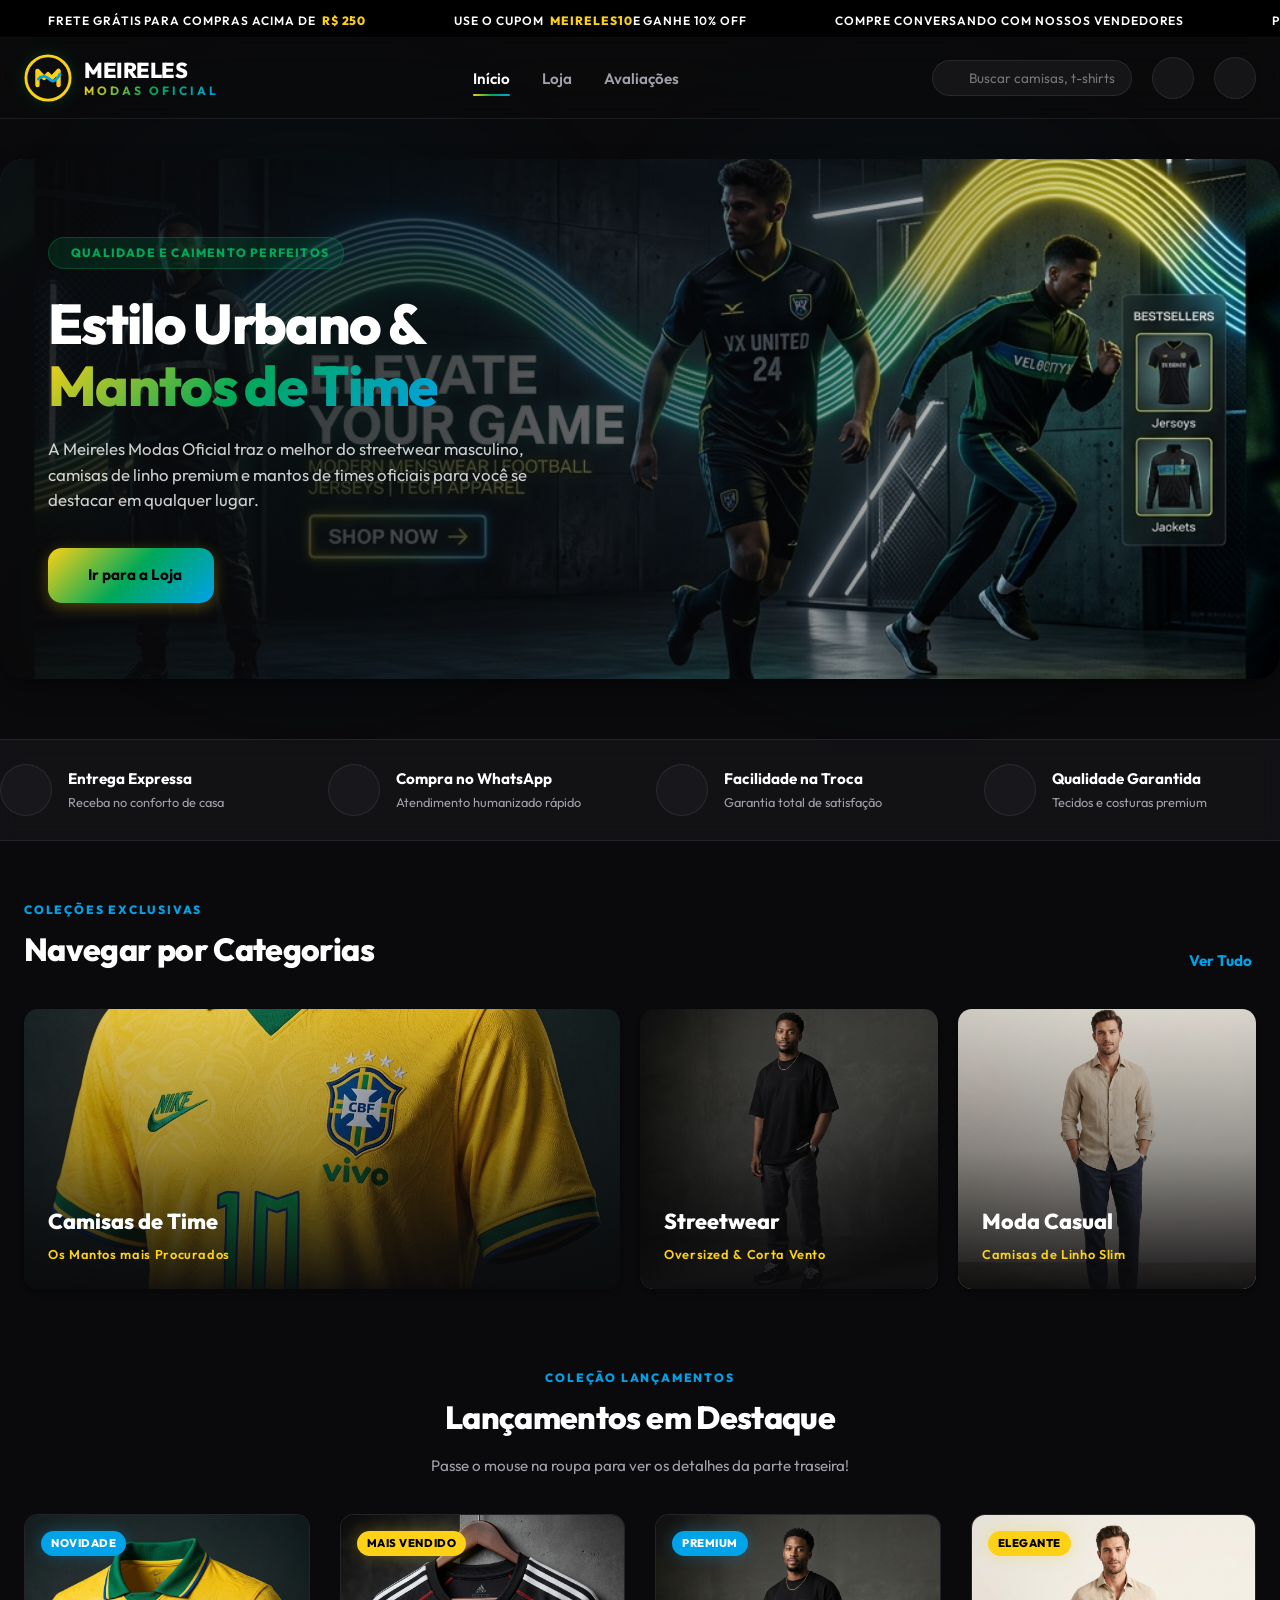
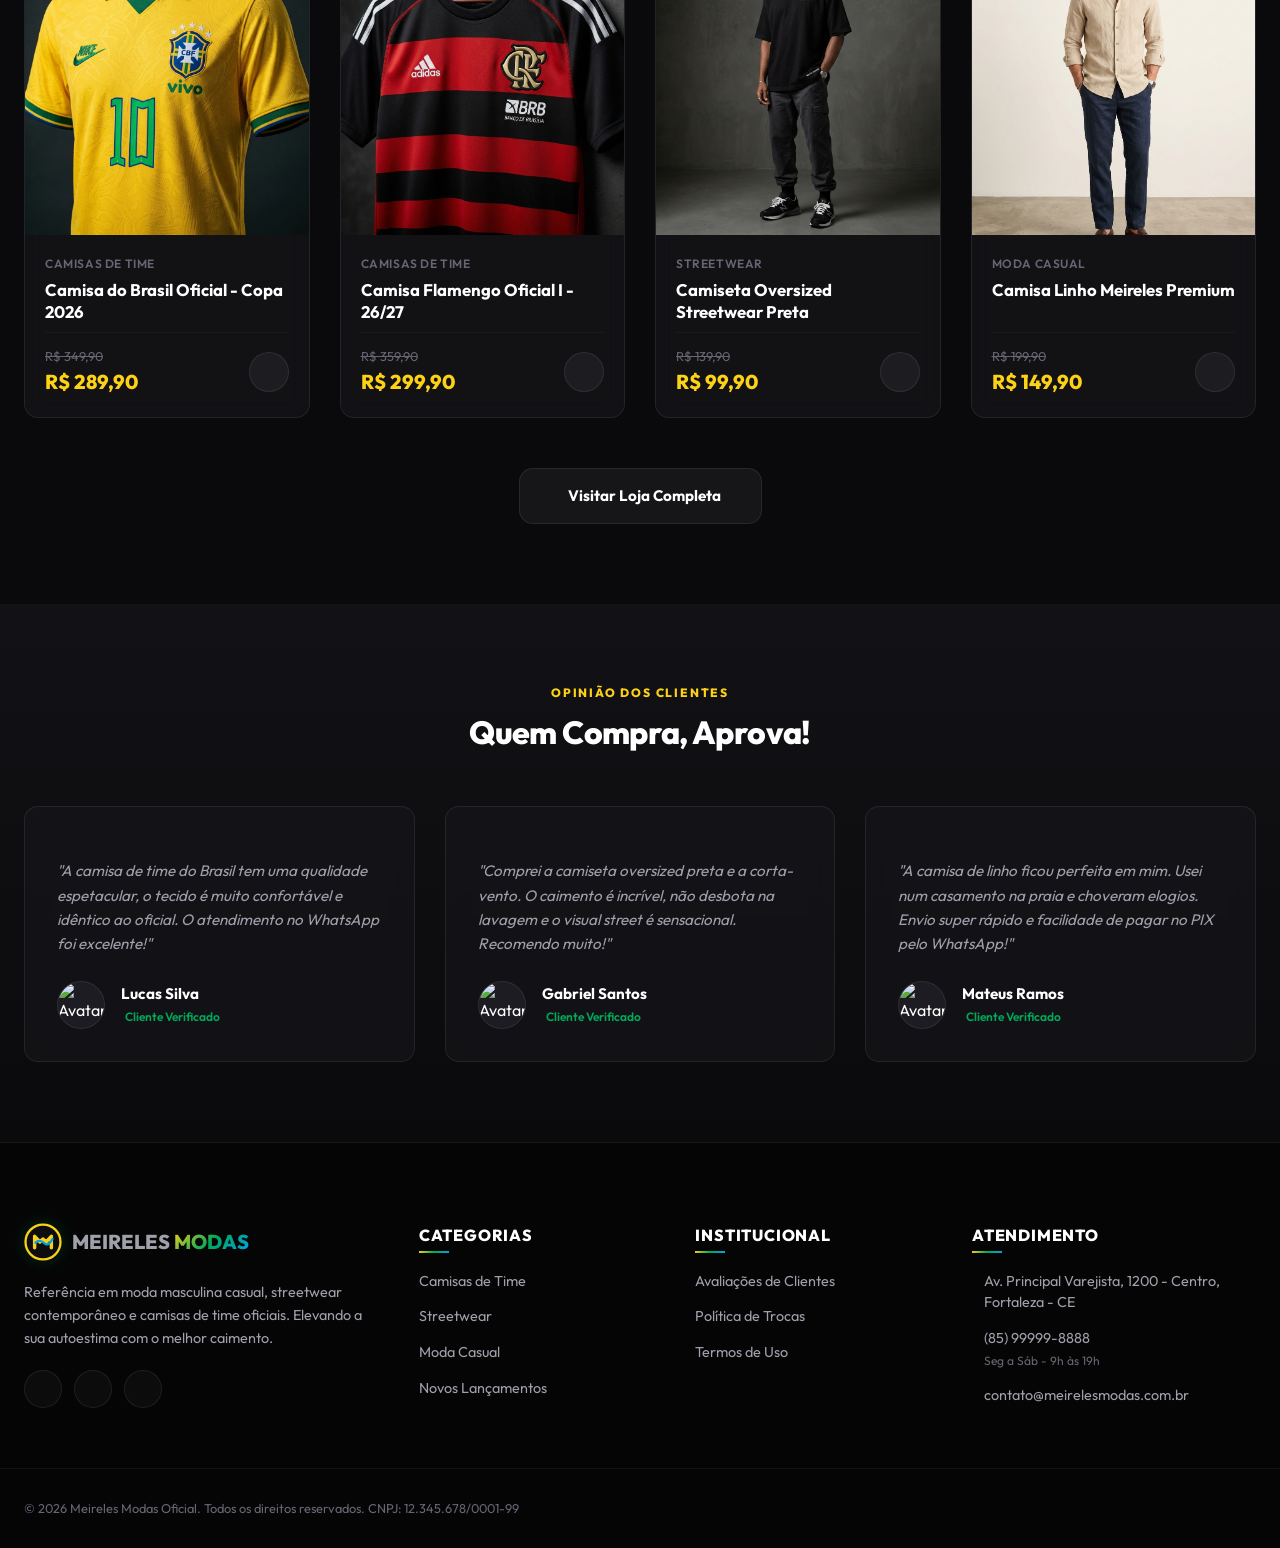
==== index.html @ 30c7dc56 "fiz o basico" ====
<!DOCTYPE html>
<html lang="pt-BR" data-theme="dark">
<head>
  <meta charset="UTF-8">
  <meta name="viewport" content="width=device-width, initial-scale=1.0">
  <title>Meireles Modas Oficial | Moda Masculina & Camisas de Time</title>
  
  <!-- Meta Tags para SEO -->
  <meta name="description" content="A melhor loja de moda masculina, streetwear premium e camisas de time oficiais. Compre online e finalize de forma rápida e segura via WhatsApp. Entregas rápidas!">
  <meta name="keywords" content="moda masculina, camisas de time, futebol, streetwear, camiseta oversized, camisa de linho, corta-vento, meireles modas">
  <meta name="author" content="Meireles Modas Oficial">
  
  <!-- Open Graph / Facebook -->
  <meta property="og:type" content="website">
  <meta property="og:title" content="Meireles Modas Oficial | Moda Masculina & Camisas de Time">
  <meta property="og:description" content="A melhor loja de moda masculina, streetwear premium e camisas de time oficiais. Envio para todo o Brasil.">
  <meta property="og:image" content="assets/images/hero_banner.png">
  
  <!-- Google Fonts & Remix Icons para Visual Premium -->
  <link href="https://cdn.jsdelivr.net/npm/remixicon@4.2.0/fonts/remixicon.css" rel="stylesheet">
  
  <!-- Arquivo de Estilização Principal -->
  <link rel="stylesheet" href="index.css?v=2.0">
</head>
<body>

  <!-- ==========================================
       ANNOUNCEMENT BAR & TICKER
       ========================================== -->
  <div class="announcement-bar" id="announcement-bar">
    <div class="ticker-wrap">
      <div class="ticker">
        <div class="ticker-item"><i class="ri-truck-line"></i> FRETE GRÁTIS PARA COMPRAS ACIMA DE <span>R$ 250</span></div>
        <div class="ticker-item"><i class="ri-coupon-3-line"></i> USE O CUPOM <span>MEIRELES10</span> E GANHE 10% OFF</div>
        <div class="ticker-item"><i class="ri-whatsapp-line"></i> COMPRE CONVERSANDO COM NOSSOS VENDEDORES</div>
        <div class="ticker-item"><i class="ri-shield-check-line"></i> PRODUTOS COM GARANTIA E QUALIDADE PREMIUM</div>
        <!-- Duplicar itens para scroll contínuo e suave -->
        <div class="ticker-item"><i class="ri-truck-line"></i> FRETE GRÁTIS PARA COMPRAS ACIMA DE <span>R$ 250</span></div>
        <div class="ticker-item"><i class="ri-coupon-3-line"></i> USE O CUPOM <span>MEIRELES10</span> E GANHE 10% OFF</div>
        <div class="ticker-item"><i class="ri-whatsapp-line"></i> COMPRE CONVERSANDO COM NOSSOS VENDEDORES</div>
        <div class="ticker-item"><i class="ri-shield-check-line"></i> PRODUTOS COM GARANTIA E QUALIDADE PREMIUM</div>
      </div>
    </div>
  </div>

  <!-- ==========================================
       HEADER & NAVBAR
       ========================================== -->
  <header id="main-header">
    <div class="container navbar">
      <!-- Logo da Marca -->
      <a href="index.html" class="logo-container" id="brand-logo" aria-label="Meireles Modas Home">
        <svg class="logo-icon" viewBox="0 0 100 100" fill="none" xmlns="http://www.w3.org/2000/svg">
          <circle cx="50" cy="50" r="46" stroke="url(#logo-border-grad)" stroke-width="6" fill="#0D0D10" />
          <!-- Letra M estilizada inspirada na logo fornecida -->
          <path d="M28 65V35L42 50L50 42L58 50L72 35V65" stroke="url(#m-grad)" stroke-width="9" stroke-linecap="round" stroke-linejoin="round" />
          <!-- Onda Azul (Splash Wave) da logo original -->
          <path d="M30 52C40 42 48 48 55 54C62 60 70 52 75 42" stroke="#00A2E8" stroke-width="6" stroke-linecap="round" fill="none" />
          <defs>
            <linearGradient id="logo-border-grad" x1="0" y1="0" x2="100" y2="100">
              <stop offset="0%" stop-color="#FCD116" />
              <stop offset="50%" stop-color="#00A859" />
              <stop offset="100%" stop-color="#00A2E8" />
            </linearGradient>
            <linearGradient id="m-grad" x1="0" y1="0" x2="100" y2="100">
              <stop offset="0%" stop-color="#FCD116" />
              <stop offset="100%" stop-color="#00A859" />
            </linearGradient>
          </defs>
        </svg>
        <div class="logo-text">
          <span class="brand-title">Meireles</span>
          <span class="brand-accent">Modas Oficial</span>
        </div>
      </a>

      <!-- Menu de Navegação -->
      <nav id="nav-navigation">
        <ul class="nav-links">
          <li><a href="index.html" class="active">Início</a></li>
          <li><a href="loja.html">Loja</a></li>
          <li><a href="#testimonials">Avaliações</a></li>
        </ul>
      </nav>

      <!-- Ações do Header (Busca, Tema e Carrinho) -->
      <div class="nav-actions">
        <div class="search-box" onclick="window.location.href='loja.html'">
          <i class="ri-search-line search-icon"></i>
          <input type="text" id="search-input" class="search-input" placeholder="Buscar camisas, t-shirts..." readonly aria-label="Buscar produtos">
        </div>
        
        <button id="theme-toggle" class="nav-btn" aria-label="Alternar Tema Claro/Escuro">
          <i class="ri-sun-line" id="theme-icon"></i>
        </button>
        
        <button id="cart-toggle" class="nav-btn" aria-label="Abrir Carrinho de Compras">
          <i class="ri-shopping-bag-line"></i>
          <span id="cart-badge-count" class="cart-count">0</span>
        </button>
      </div>
    </div>
  </header>

  <!-- Elemento Decorativo de Brilho de Fundo -->
  <div class="glow-bg" style="top: 15%; right: 10%;"></div>

  <!-- ==========================================
       MAIN CONTENT
       ========================================== -->
  <main>
    
    <!-- ==========================================
         HERO SECTION (BANNER PRINCIPAL)
         ========================================== -->
    <section class="container hero-section" id="hero">
      <div class="hero-banner" style="background-image: url('assets/images/hero_banner.png');">
        <div class="hero-content">
          <div class="hero-tag">
            <i class="ri-vip-crown-line"></i> Qualidade e Caimento Perfeitos
          </div>
          <h1 class="hero-title">
            Estilo Urbano & <br>
            <span class="highlight-grad">Mantos de Time</span>
          </h1>
          <p class="hero-desc">
            A Meireles Modas Oficial traz o melhor do streetwear masculino, camisas de linho premium e mantos de times oficiais para você se destacar em qualquer lugar.
          </p>
          <div class="hero-buttons">
            <a href="loja.html" class="btn-primary">
              <i class="ri-shopping-cart-2-line"></i> Ir para a Loja
            </a>
          </div>
        </div>
      </div>
    </section>

    <!-- ==========================================
         BENEFITS BAR (BARRA DE BENEFÍCIOS)
         ========================================== -->
    <section class="benefits-bar">
      <div class="container benefits-grid">
        <div class="benefit-card">
          <div class="benefit-icon">
            <i class="ri-truck-line"></i>
          </div>
          <div>
            <h3 class="benefit-title">Entrega Expressa</h3>
            <p class="benefit-desc">Receba no conforto de casa</p>
          </div>
        </div>
        <div class="benefit-card">
          <div class="benefit-icon">
            <i class="ri-whatsapp-line"></i>
          </div>
          <div>
            <h3 class="benefit-title">Compra no WhatsApp</h3>
            <p class="benefit-desc">Atendimento humanizado rápido</p>
          </div>
        </div>
        <div class="benefit-card">
          <div class="benefit-icon">
            <i class="ri-loop-left-line"></i>
          </div>
          <div>
            <h3 class="benefit-title">Facilidade na Troca</h3>
            <p class="benefit-desc">Garantia total de satisfação</p>
          </div>
        </div>
        <div class="benefit-card">
          <div class="benefit-icon">
            <i class="ri-shield-check-line"></i>
          </div>
          <div>
            <h3 class="benefit-title">Qualidade Garantida</h3>
            <p class="benefit-desc">Tecidos e costuras premium</p>
          </div>
        </div>
        <!-- Duplicar itens para scroll contínuo e perfeito -->
        <div class="benefit-card">
          <div class="benefit-icon">
            <i class="ri-truck-line"></i>
          </div>
          <div>
            <h3 class="benefit-title">Entrega Expressa</h3>
            <p class="benefit-desc">Receba no conforto de casa</p>
          </div>
        </div>
        <div class="benefit-card">
          <div class="benefit-icon">
            <i class="ri-whatsapp-line"></i>
          </div>
          <div>
            <h3 class="benefit-title">Compra no WhatsApp</h3>
            <p class="benefit-desc">Atendimento humanizado rápido</p>
          </div>
        </div>
        <div class="benefit-card">
          <div class="benefit-icon">
            <i class="ri-loop-left-line"></i>
          </div>
          <div>
            <h3 class="benefit-title">Facilidade na Troca</h3>
            <p class="benefit-desc">Garantia total de satisfação</p>
          </div>
        </div>
        <div class="benefit-card">
          <div class="benefit-icon">
            <i class="ri-shield-check-line"></i>
          </div>
          <div>
            <h3 class="benefit-title">Qualidade Garantida</h3>
            <p class="benefit-desc">Tecidos e costuras premium</p>
          </div>
        </div>
      </div>
    </section>

    <!-- ==========================================
         CATEGORIES GRID (CATEGORIAS EM DESTAQUE)
         ========================================== -->
    <section class="container" id="categories">
      <div class="section-header">
        <div class="section-title-wrap">
          <span class="section-tag">Coleções exclusivas</span>
          <h2 class="section-title">Navegar por Categorias</h2>
        </div>
        <a href="loja.html" style="font-size:0.95rem; font-weight:700; color:var(--brand-blue); display:flex; align-items:center; gap:4px;">
          Ver Tudo <i class="ri-arrow-right-line"></i>
        </a>
      </div>
      
      <div class="categories-grid">
        <a href="loja.html?cat=times" class="category-card">
          <img class="category-img" src="assets/images/jersey_brasil.png" alt="Camisas de Time">
          <div class="category-info">
            <h3 class="category-name">Camisas de Time</h3>
            <span class="category-count">Os Mantos mais Procurados <i class="ri-arrow-right-line"></i></span>
          </div>
        </a>
        
        <a href="loja.html?cat=streetwear" class="category-card">
          <img class="category-img" src="assets/images/streetwear_oversized.png" alt="Moda Streetwear">
          <div class="category-info">
            <h3 class="category-name">Streetwear</h3>
            <span class="category-count">Oversized & Corta Vento <i class="ri-arrow-right-line"></i></span>
          </div>
        </a>
        
        <a href="loja.html?cat=moda" class="category-card">
          <img class="category-img" src="assets/images/linen_shirt.png" alt="Moda Masculina Casual">
          <div class="category-info">
            <h3 class="category-name">Moda Casual</h3>
            <span class="category-count">Camisas de Linho Slim <i class="ri-arrow-right-line"></i></span>
          </div>
        </a>
      </div>
    </section>

    <!-- Elemento Decorativo de Brilho de Fundo -->
    <div class="glow-bg" style="bottom: 30%; left: 5%;"></div>

    <!-- ==========================================
         PRODUCTS GRID & SHOPPING AREA
         ========================================== -->
    <section class="container shop-section" id="shop">
      <div class="section-header" style="justify-content: center; text-align: center; margin-bottom: 36px;">
        <div class="section-title-wrap" style="align-items: center;">
          <span class="section-tag">Coleção Lançamentos</span>
          <h2 class="section-title">Lançamentos em Destaque</h2>
          <p style="color:var(--text-secondary); margin-top:8px; font-size:0.95rem;">Passe o mouse na roupa para ver os detalhes da parte traseira!</p>
        </div>
      </div>

      <!-- Grid de Produtos Dinâmico -->
      <div class="products-grid" id="products-grid">
        <!-- Renderizado dinamicamente via script.js -->
      </div>
      
      <div style="text-align: center; margin-top: 50px;">
        <a href="loja.html" class="btn-secondary" style="padding: 16px 40px; font-weight:700;">
          <i class="ri-store-2-line"></i> Visitar Loja Completa
        </a>
      </div>
    </section>

    <!-- ==========================================
         TESTIMONIALS SECTION (DEPOIMENTOS)
         ========================================== -->
    <section class="testimonials-section" id="testimonials">
      <div class="container">
        <div class="section-header" style="justify-content: center; text-align: center; margin-bottom: 50px;">
          <div class="section-title-wrap" style="align-items: center;">
            <span class="section-tag" style="color: var(--brand-yellow);">Opinião dos Clientes</span>
            <h2 class="section-title">Quem Compra, Aprova!</h2>
          </div>
        </div>

        <div class="testimonials-grid">
          <div class="testimonial-card">
            <div class="stars-row">
              <i class="ri-star-fill"></i><i class="ri-star-fill"></i><i class="ri-star-fill"></i><i class="ri-star-fill"></i><i class="ri-star-fill"></i>
            </div>
            <p class="testimonial-text">
              "A camisa de time do Brasil tem uma qualidade espetacular, o tecido é muito confortável e idêntico ao oficial. O atendimento no WhatsApp foi excelente!"
            </p>
            <div class="customer-info">
              <img class="customer-avatar" src="https://images.unsplash.com/photo-1500648767791-00dcc994a43e?auto=format&fit=crop&w=100&q=80" alt="Avatar Lucas Silva">
              <div>
                <h4 class="customer-name">Lucas Silva</h4>
                <span class="customer-verify"><i class="ri-checkbox-circle-fill"></i> Cliente Verificado</span>
              </div>
            </div>
          </div>

          <div class="testimonial-card">
            <div class="stars-row">
              <i class="ri-star-fill"></i><i class="ri-star-fill"></i><i class="ri-star-fill"></i><i class="ri-star-fill"></i><i class="ri-star-fill"></i>
            </div>
            <p class="testimonial-text">
              "Comprei a camiseta oversized preta e a corta-vento. O caimento é incrível, não desbota na lavagem e o visual street é sensacional. Recomendo muito!"
            </p>
            <div class="customer-info">
              <img class="customer-avatar" src="https://images.unsplash.com/photo-1507003211169-0a1dd7228f2d?auto=format&fit=crop&w=100&q=80" alt="Avatar Gabriel Meireles">
              <div>
                <h4 class="customer-name">Gabriel Santos</h4>
                <span class="customer-verify"><i class="ri-checkbox-circle-fill"></i> Cliente Verificado</span>
              </div>
            </div>
          </div>

          <div class="testimonial-card">
            <div class="stars-row">
              <i class="ri-star-fill"></i><i class="ri-star-fill"></i><i class="ri-star-fill"></i><i class="ri-star-fill"></i><i class="ri-star-fill"></i>
            </div>
            <p class="testimonial-text">
              "A camisa de linho ficou perfeita em mim. Usei num casamento na praia e choveram elogios. Envio super rápido e facilidade de pagar no PIX pelo WhatsApp!"
            </p>
            <div class="customer-info">
              <img class="customer-avatar" src="https://images.unsplash.com/photo-1539571696357-5a69c17a67c6?auto=format&fit=crop&w=100&q=80" alt="Avatar Mateus Ramos">
              <div>
                <h4 class="customer-name">Mateus Ramos</h4>
                <span class="customer-verify"><i class="ri-checkbox-circle-fill"></i> Cliente Verificado</span>
              </div>
            </div>
          </div>
        </div>
      </div>
    </section>



  </main>

  <!-- ==========================================
       FOOTER (RODAPÉ)
       ========================================== -->
  <footer id="main-footer">
    <div class="container footer-grid">
      <!-- Coluna Sobre -->
      <div class="footer-col-about">
        <a href="index.html" class="footer-logo">
          <svg class="logo-icon" viewBox="0 0 100 100" fill="none" xmlns="http://www.w3.org/2000/svg" style="width: 38px; height: 38px;">
            <circle cx="50" cy="50" r="46" stroke="url(#footer-logo-border)" stroke-width="6" fill="#0D0D10" />
            <path d="M28 65V35L42 50L50 42L58 50L72 35V65" stroke="url(#footer-m-grad)" stroke-width="9" stroke-linecap="round" stroke-linejoin="round" />
            <path d="M30 52C40 42 48 48 55 54C62 60 70 52 75 42" stroke="#00A2E8" stroke-width="6" stroke-linecap="round" fill="none" />
            <defs>
              <linearGradient id="footer-logo-border" x1="0" y1="0" x2="100" y2="100">
                <stop offset="0%" stop-color="#FCD116" />
                <stop offset="50%" stop-color="#00A859" />
                <stop offset="100%" stop-color="#00A2E8" />
              </linearGradient>
              <linearGradient id="footer-m-grad" x1="0" y1="0" x2="100" y2="100">
                <stop offset="0%" stop-color="#FCD116" />
                <stop offset="100%" stop-color="#00A859" />
              </linearGradient>
            </defs>
          </svg>
          <div class="footer-logo-text">Meireles <span>Modas</span></div>
        </a>
        <p class="footer-desc">
          Referência em moda masculina casual, streetwear contemporâneo e camisas de time oficiais. Elevando a sua autoestima com o melhor caimento.
        </p>
        <div class="social-links">
          <a href="https://instagram.com" target="_blank" class="social-btn" aria-label="Siga no Instagram"><i class="ri-instagram-line"></i></a>
          <a href="#" class="social-btn" aria-label="Fale Conosco no WhatsApp"><i class="ri-whatsapp-line"></i></a>
          <a href="#" class="social-btn" aria-label="Curta no Facebook"><i class="ri-facebook-circle-line"></i></a>
        </div>
      </div>

      <!-- Coluna Categorias -->
      <div>
        <h3 class="footer-col-title">Categorias</h3>
        <ul class="footer-links">
          <li><a href="loja.html?cat=times">Camisas de Time</a></li>
          <li><a href="loja.html?cat=streetwear">Streetwear</a></li>
          <li><a href="loja.html?cat=moda">Moda Casual</a></li>
          <li><a href="loja.html">Novos Lançamentos</a></li>
        </ul>
      </div>

      <!-- Coluna Informações -->
      <div>
        <h3 class="footer-col-title">Institucional</h3>
        <ul class="footer-links">
          <li><a href="#testimonials">Avaliações de Clientes</a></li>
          <li><a href="#">Política de Trocas</a></li>
          <li><a href="#">Termos de Uso</a></li>
        </ul>
      </div>

      <!-- Coluna Contato -->
      <div>
        <h3 class="footer-col-title">Atendimento</h3>
        <div class="footer-contact-info">
          <div class="contact-info-item">
            <i class="ri-map-pin-2-line"></i>
            <p>Av. Principal Varejista, 1200 - Centro, Fortaleza - CE</p>
          </div>
          <div class="contact-info-item">
            <i class="ri-whatsapp-line"></i>
            <p>(85) 99999-8888<br><span style="font-size: 0.75rem; color: var(--text-muted);">Seg a Sáb - 9h às 19h</span></p>
          </div>
          <div class="contact-info-item">
            <i class="ri-mail-line"></i>
            <p>contato@meirelesmodas.com.br</p>
          </div>
        </div>
      </div>
    </div>

    <!-- Rodapé Bottom -->
    <div class="container footer-bottom">
      <p>&copy; 2026 Meireles Modas Oficial. Todos os direitos reservados. CNPJ: 12.345.678/0001-99</p>
      <div class="payment-methods">
        <i class="ri-pix-fill" title="PIX"></i>
        <i class="ri-visa-line" title="Visa"></i>
        <i class="ri-mastercard-line" title="Mastercard"></i>
        <i class="ri-bank-card-line" title="Cartão"></i>
      </div>
    </div>
  </footer>

  <!-- ==========================================
       SHOPPING CART DRAWER (GAVETA DO CARRINHO)
       ========================================== -->
  <div class="cart-drawer-overlay" id="cart-overlay"></div>
  <div class="cart-drawer" id="cart-drawer" role="dialog" aria-modal="true" aria-labelledby="cart-title">
    <div class="cart-header">
      <h3 class="cart-header-title" id="cart-title"><i class="ri-shopping-cart-line"></i> Seu Carrinho</h3>
      <button class="btn-close-cart" id="close-cart" aria-label="Fechar Carrinho"><i class="ri-close-line"></i></button>
    </div>
    
    <div class="cart-body">
      <!-- Carrinho Vazio -->
      <div class="cart-empty-msg" id="cart-empty">
        <i class="ri-shopping-bag-3-line cart-empty-icon"></i>
        <h4 style="font-size: 1.15rem; font-weight: 700; color: var(--text-primary);">Seu carrinho está vazio</h4>
        <p style="font-size: 0.85rem; max-width: 250px;">Adicione produtos de nosso catálogo e garanta frete grátis!</p>
        <button class="btn-secondary" onclick="closeCart()" style="margin-top: 10px; width: 100%;">Continuar Navegando</button>
      </div>

      <!-- Lista de Itens do Carrinho -->
      <div class="cart-items-list" id="cart-items-list">
        <!-- Inseridos dinamicamente via script.js -->
      </div>
    </div>

    <!-- Rodapé com Subtotal e Botão Finalizar -->
    <div class="cart-footer">
      <div class="cart-totals">
        <div class="cart-total-row">
          <span>Subtotal</span>
          <span id="subtotal-value">R$ 0,00</span>
        </div>
        <div class="cart-total-row">
          <span>Frete</span>
          <span id="shipping-value">R$ 15,00</span>
        </div>
        <div class="cart-total-row grand-total">
          <span>Total Geral</span>
          <span id="total-value">R$ 0,00</span>
        </div>
      </div>
      
      <!-- Clique direciona para a nova página dedicada de checkout -->
      <a href="checkout.html" class="btn-checkout" id="btn-checkout" style="text-align:center; display:flex; justify-content:center; align-items:center;">
        <i class="ri-wallet-3-line"></i> Ir para o Pagamento
      </a>
    </div>
  </div>

  <!-- Banco de dados de produtos compartilhado -->
  <script src="products.js"></script>
  <!-- Arquivo Lógico Principal -->
  <script src="script.js"></script>
</body>
</html>
---- index.css ----
@import url('https://fonts.googleapis.com/css2?family=Outfit:wght@300;400;500;600;700;800&display=swap');

/* ==========================================
   DESIGN SYSTEM & VARIABLES
   ========================================== */
:root {
  /* Colors inspired by the logo (Default Dark Mode) */
  --bg-dark: #0A0A0C;
  --bg-card: rgba(22, 22, 26, 0.7);
  --bg-input: #1C1C22;
  --text-primary: #FFFFFF;
  --text-secondary: #A0A0AB;
  --text-muted: #666673;
  --bg-header: rgba(10, 10, 12, 0.8);
  --bg-drawer: #0A0A0C;
  --bg-modal: #0A0A0C;
  --bg-footer: #050506;
  
  /* Brand colors */
  --brand-yellow: #FCD116;
  --brand-green: #00A859;
  --brand-blue: #00A2E8;
  
  /* Color Gradients */
  --gradient-logo: linear-gradient(135deg, var(--brand-yellow) 0%, var(--brand-green) 50%, var(--brand-blue) 100%);
  --gradient-dark: linear-gradient(180deg, #121216 0%, #0A0A0C 100%);
  --gradient-glow: radial-gradient(circle, rgba(0, 168, 89, 0.15) 0%, rgba(0, 162, 232, 0.05) 50%, rgba(0,0,0,0) 100%);
  
  /* Borders and Shadow */
  --border-glow: 1px solid rgba(255, 255, 255, 0.08);
  --border-focus: 1px solid rgba(0, 162, 232, 0.5);
  --shadow-sm: 0 4px 6px -1px rgba(0, 0, 0, 0.1), 0 2px 4px -1px rgba(0, 0, 0, 0.06);
  --shadow-lg: 0 10px 30px -10px rgba(0, 0, 0, 0.7);
  --shadow-neon-yellow: 0 0 15px rgba(252, 209, 22, 0.3);
  --shadow-neon-blue: 0 0 15px rgba(0, 162, 232, 0.3);
  
  /* Border Radius */
  --radius-sm: 8px;
  --radius-md: 14px;
  --radius-lg: 24px;
  --radius-full: 9999px;
  
  /* Transitions */
  --transition-fast: 0.2s cubic-bezier(0.4, 0, 0.2, 1);
  --transition-normal: 0.3s cubic-bezier(0.4, 0, 0.2, 1);
  --transition-slow: 0.5s cubic-bezier(0.4, 0, 0.2, 1);
}

/* Light Theme Variables */
[data-theme="light"] {
  --bg-dark: #F4F4F6;
  --bg-card: rgba(255, 255, 255, 0.85);
  --bg-input: #FFFFFF;
  --text-primary: #0F0F12;
  --text-secondary: #52525B;
  --text-muted: #8E8E93;
  --bg-header: rgba(255, 255, 255, 0.8);
  --bg-drawer: #FFFFFF;
  --bg-modal: #FFFFFF;
  --bg-footer: #E4E4E7;
  
  --gradient-dark: linear-gradient(180deg, #FFFFFF 0%, #F4F4F6 100%);
  --gradient-glow: radial-gradient(circle, rgba(0, 168, 89, 0.06) 0%, rgba(0, 162, 232, 0.02) 50%, rgba(0,0,0,0) 100%);
  
  --border-glow: 1px solid rgba(15, 15, 18, 0.08);
  --shadow-sm: 0 4px 6px -1px rgba(0, 0, 0, 0.05), 0 2px 4px -1px rgba(0, 0, 0, 0.02);
  --shadow-lg: 0 10px 30px -10px rgba(0, 0, 0, 0.12);
}

/* ==========================================
   RESET & GLOBAL BASE STYLES
   ========================================== */
*, *::before, *::after {
  box-sizing: border-box;
  margin: 0;
  padding: 0;
}

html {
  scroll-behavior: smooth;
  font-size: 16px;
  overflow-x: hidden !important;
  width: 100% !important;
}

body {
  font-family: 'Outfit', sans-serif;
  background-color: var(--bg-dark);
  color: var(--text-primary);
  line-height: 1.5;
  overflow-x: hidden !important;
  width: 100% !important;
}

/* Custom Scrollbar */
::-webkit-scrollbar {
  width: 8px;
}

::-webkit-scrollbar-track {
  background: var(--bg-dark);
}

::-webkit-scrollbar-thumb {
  background: rgba(255, 255, 255, 0.1);
  border-radius: var(--radius-full);
}

::-webkit-scrollbar-thumb:hover {
  background: var(--brand-blue);
}

a {
  color: inherit;
  text-decoration: none;
  transition: var(--transition-fast);
}

button {
  font-family: inherit;
  background: none;
  border: none;
  cursor: pointer;
  color: inherit;
  transition: var(--transition-fast);
}

input, select, textarea {
  font-family: inherit;
  background: var(--bg-input);
  border: var(--border-glow);
  color: var(--text-primary);
  border-radius: var(--radius-sm);
  padding: 12px 16px;
  outline: none;
  transition: var(--transition-fast);
}

input:focus, select:focus, textarea:focus {
  border: var(--border-focus);
  box-shadow: 0 0 10px rgba(0, 162, 232, 0.2);
}

.container {
  max-width: 1280px;
  margin: 0 auto;
  padding: 0 24px;
}

.glow-bg {
  position: absolute;
  width: 500px;
  height: 500px;
  background: var(--gradient-glow);
  pointer-events: none;
  z-index: 0;
  border-radius: 50%;
  filter: blur(80px);
}

/* ==========================================
   ANNOUNCEMENT BAR & TICKER
   ========================================== */
.announcement-bar {
  background: #000;
  border-bottom: 1px solid rgba(255, 255, 255, 0.05);
  font-size: 0.75rem;
  font-weight: 600;
  letter-spacing: 0.08em;
  text-transform: uppercase;
  overflow: hidden;
  height: 38px;
  display: flex;
  align-items: center;
  position: relative;
  z-index: 100;
}

.ticker-wrap {
  width: 100%;
  overflow: hidden;
}

.ticker {
  display: inline-flex;
  white-space: nowrap;
  animation: ticker-anim 25s linear infinite;
}

.ticker-item {
  display: inline-flex;
  align-items: center;
  padding: 0 40px;
  color: var(--text-primary);
}

.ticker-item span {
  color: var(--brand-yellow);
  margin-left: 6px;
  font-weight: 800;
}

.ticker-item i {
  margin-right: 8px;
  color: var(--brand-green);
}

@keyframes ticker-anim {
  0% { transform: translate3d(0, 0, 0); }
  100% { transform: translate3d(-50%, 0, 0); }
}

/* ==========================================
   HEADER & NAVBAR
   ========================================== */
header {
  position: sticky;
  top: 0;
  background: var(--bg-header);
  backdrop-filter: blur(16px);
  -webkit-backdrop-filter: blur(16px);
  border-bottom: var(--border-glow);
  z-index: 90;
  transition: var(--transition-normal);
}

.navbar {
  display: flex;
  justify-content: space-between;
  align-items: center;
  height: 80px;
}

/* SVG Logo */
.logo-container {
  display: flex;
  align-items: center;
  gap: 12px;
}

.logo-icon {
  width: 48px;
  height: 48px;
  filter: drop-shadow(0 0 8px rgba(0, 252, 100, 0.15));
}

.logo-text {
  font-size: 1.35rem;
  font-weight: 800;
  letter-spacing: -0.02em;
  text-transform: uppercase;
  display: flex;
  flex-direction: column;
  line-height: 1.1;
}

.logo-text span.brand-title {
  color: var(--text-primary);
}

.logo-text span.brand-accent {
  background: var(--gradient-logo);
  -webkit-background-clip: text;
  -webkit-text-fill-color: transparent;
  font-size: 0.75rem;
  font-weight: 700;
  letter-spacing: 0.25em;
  margin-top: 2px;
}

.nav-links {
  display: flex;
  list-style: none;
  gap: 32px;
}

.nav-links a {
  font-size: 0.95rem;
  font-weight: 600;
  color: var(--text-secondary);
  position: relative;
  padding: 8px 0;
}

.nav-links a::after {
  content: '';
  position: absolute;
  bottom: 0;
  left: 0;
  width: 0;
  height: 2px;
  background: var(--gradient-logo);
  border-radius: var(--radius-full);
  transition: var(--transition-normal);
}

.nav-links a:hover,
.nav-links a.active {
  color: var(--text-primary);
}

.nav-links a:hover::after,
.nav-links a.active::after {
  width: 100%;
}

.nav-actions {
  display: flex;
  align-items: center;
  gap: 20px;
}

.search-box {
  position: relative;
  display: flex;
  align-items: center;
}

.search-input {
  width: 200px;
  padding: 8px 16px 8px 36px;
  font-size: 0.85rem;
  background: rgba(255, 255, 255, 0.05);
  border-radius: var(--radius-full);
  transition: var(--transition-normal);
}

.search-input:focus {
  width: 280px;
  background: rgba(255, 255, 255, 0.08);
}

.search-icon {
  position: absolute;
  left: 14px;
  color: var(--text-muted);
  font-size: 0.9rem;
  pointer-events: none;
}

.nav-btn {
  position: relative;
  width: 42px;
  height: 42px;
  display: flex;
  align-items: center;
  justify-content: center;
  background: rgba(255, 255, 255, 0.05);
  border-radius: 50%;
  border: var(--border-glow);
}

.nav-btn:hover {
  background: rgba(255, 255, 255, 0.1);
  color: var(--brand-blue);
  transform: translateY(-2px);
}

.cart-count {
  position: absolute;
  top: -4px;
  right: -4px;
  background: var(--brand-yellow);
  color: #000000;
  font-size: 0.7rem;
  font-weight: 800;
  width: 18px;
  height: 18px;
  border-radius: 50%;
  display: flex;
  align-items: center;
  justify-content: center;
  box-shadow: 0 0 10px rgba(252, 209, 22, 0.4);
  animation: pop-badge 0.3s cubic-bezier(0.175, 0.885, 0.32, 1.275) forwards;
}

@keyframes pop-badge {
  0% { transform: scale(0); }
  100% { transform: scale(1); }
}

.mobile-menu-toggle {
  display: none;
}

/* ==========================================
   HERO BANNER SECTION
   ========================================== */
.hero-section {
  position: relative;
  padding: 40px 0 60px 0;
  overflow: hidden;
}

.hero-banner {
  position: relative;
  height: 520px;
  border-radius: var(--radius-lg);
  overflow: hidden;
  background-size: cover;
  background-position: center;
  display: flex;
  align-items: center;
  box-shadow: var(--shadow-lg);
}

.hero-banner::after {
  content: '';
  position: absolute;
  top: 0;
  left: 0;
  width: 100%;
  height: 100%;
  background: linear-gradient(90deg, rgba(10, 10, 12, 0.9) 0%, rgba(10, 10, 12, 0.7) 40%, rgba(10, 10, 12, 0) 100%);
  z-index: 1;
}

.hero-content {
  position: relative;
  z-index: 2;
  max-width: 580px;
  padding: 48px;
}

.hero-tag {
  display: inline-flex;
  align-items: center;
  gap: 8px;
  background: rgba(0, 168, 89, 0.15);
  border: 1px solid rgba(0, 168, 89, 0.3);
  color: var(--brand-green);
  font-size: 0.75rem;
  font-weight: 800;
  letter-spacing: 0.1em;
  text-transform: uppercase;
  padding: 6px 14px;
  border-radius: var(--radius-full);
  margin-bottom: 24px;
}

.hero-tag i {
  color: var(--brand-yellow);
}

.hero-title {
  font-size: 3.5rem;
  font-weight: 800;
  line-height: 1.1;
  letter-spacing: -0.03em;
  margin-bottom: 20px;
  color: #FFFFFF;
}

.hero-title span.highlight-grad {
  background: var(--gradient-logo);
  -webkit-background-clip: text;
  -webkit-text-fill-color: transparent;
}

.hero-desc {
  font-size: 1.05rem;
  color: rgba(255, 255, 255, 0.8);
  margin-bottom: 36px;
  max-width: 480px;
}

.hero-buttons {
  display: flex;
  gap: 16px;
  flex-wrap: wrap;
}

.btn-primary {
  background: var(--gradient-logo);
  color: #000000;
  font-weight: 700;
  font-size: 0.95rem;
  padding: 16px 32px;
  border-radius: var(--radius-md);
  box-shadow: 0 4px 15px rgba(252, 209, 22, 0.3);
  display: inline-flex;
  align-items: center;
  gap: 8px;
}

.btn-primary:hover {
  transform: translateY(-3px);
  box-shadow: 0 6px 20px rgba(0, 162, 232, 0.4);
  color: #FFFFFF;
}

.btn-secondary {
  background: rgba(255, 255, 255, 0.05);
  color: var(--text-primary);
  border: var(--border-glow);
  font-weight: 600;
  font-size: 0.95rem;
  padding: 16px 32px;
  border-radius: var(--radius-md);
  display: inline-flex;
  align-items: center;
  gap: 8px;
}

.btn-secondary:hover {
  background: rgba(255, 255, 255, 0.1);
  transform: translateY(-3px);
}

/* ==========================================
   BENEFITS BAR
   ========================================== */
.benefits-bar {
  overflow: hidden;
  position: relative;
  background: var(--bg-card);
  border-top: var(--border-glow);
  border-bottom: var(--border-glow);
  backdrop-filter: blur(10px);
  padding: 24px 0;
  margin-bottom: 60px;
}

.benefits-grid {
  display: flex;
  flex-direction: row;
  flex-wrap: nowrap;
  gap: 48px;
  width: max-content;
  animation: marquee-benefits 30s linear infinite;
  padding: 0;
  margin: 0;
  max-width: none;
}

.benefit-card {
  display: flex;
  align-items: center;
  gap: 16px;
  flex-shrink: 0;
  width: 280px;
}

.benefit-icon {
  width: 52px;
  height: 52px;
  background: rgba(255, 255, 255, 0.03);
  border-radius: 50%;
  display: flex;
  align-items: center;
  justify-content: center;
  font-size: 1.35rem;
  color: var(--brand-blue);
  border: var(--border-glow);
  flex-shrink: 0;
  position: relative;
  overflow: hidden;
}

.benefit-icon::after {
  content: '';
  position: absolute;
  width: 100%;
  height: 100%;
  background: linear-gradient(135deg, transparent, rgba(0, 162, 232, 0.1), transparent);
  top: 0;
  left: -100%;
  transition: 0.5s;
}

.benefit-card:hover .benefit-icon::after {
  left: 100%;
}

.benefit-card:hover .benefit-icon {
  color: var(--brand-yellow);
  border-color: rgba(252, 209, 22, 0.3);
  transform: scale(1.05);
}

.benefit-title {
  font-size: 0.95rem;
  font-weight: 700;
  margin-bottom: 2px;
}

.benefit-desc {
  font-size: 0.8rem;
  color: var(--text-secondary);
}

/* ==========================================
   CATEGORIES GRID
   ========================================== */
.section-header {
  margin-bottom: 36px;
  position: relative;
  display: flex;
  justify-content: space-between;
  align-items: flex-end;
}

.section-title-wrap {
  display: flex;
  flex-direction: column;
  gap: 6px;
}

.section-tag {
  color: var(--brand-blue);
  font-size: 0.75rem;
  font-weight: 800;
  text-transform: uppercase;
  letter-spacing: 0.15em;
}

.section-title {
  font-size: 2rem;
  font-weight: 800;
  letter-spacing: -0.02em;
}

.categories-grid {
  display: grid;
  grid-template-columns: 2fr 1fr 1fr;
  gap: 20px;
  margin-bottom: 80px;
}

.category-card {
  position: relative;
  height: 280px;
  border-radius: var(--radius-md);
  overflow: hidden;
  box-shadow: var(--shadow-sm);
}

.category-card::after {
  content: '';
  position: absolute;
  top: 0;
  left: 0;
  width: 100%;
  height: 100%;
  background: linear-gradient(0deg, rgba(10, 10, 12, 0.95) 0%, rgba(10, 10, 12, 0.4) 50%, rgba(10, 10, 12, 0.1) 100%);
  z-index: 1;
}

.category-img {
  width: 100%;
  height: 100%;
  object-fit: cover;
  transition: var(--transition-slow);
}

.category-info {
  position: absolute;
  bottom: 0;
  left: 0;
  width: 100%;
  padding: 24px;
  z-index: 2;
}

.category-name {
  font-size: 1.35rem;
  font-weight: 800;
  margin-bottom: 4px;
}

.category-count {
  font-size: 0.8rem;
  color: var(--brand-yellow);
  font-weight: 600;
  letter-spacing: 0.05em;
}

.category-card:hover .category-img {
  transform: scale(1.08);
}

.category-card:hover .category-name {
  color: var(--brand-blue);
}

.categories-grid .category-card:nth-child(1) {
  /* Span rows or columns for dynamic grid interest */
}

/* ==========================================
   PRODUCTS SECTION & FILTERS
   ========================================== */
.shop-section {
  position: relative;
  margin-bottom: 80px;
}

.filters-wrapper {
  display: flex;
  justify-content: center;
  margin-bottom: 40px;
  border-bottom: 1px solid rgba(255, 255, 255, 0.05);
  padding-bottom: 12px;
}

.filter-tabs {
  display: flex;
  list-style: none;
  gap: 12px;
  overflow-x: auto;
  padding-bottom: 4px;
  scrollbar-width: none; /* Firefox */
}

.filter-tabs::-webkit-scrollbar {
  display: none; /* Chrome */
}

.filter-btn {
  padding: 10px 24px;
  font-size: 0.9rem;
  font-weight: 700;
  color: var(--text-secondary);
  border-radius: var(--radius-full);
  background: rgba(255, 255, 255, 0.03);
  border: var(--border-glow);
  white-space: nowrap;
}

.filter-btn:hover {
  background: rgba(255, 255, 255, 0.06);
  color: var(--text-primary);
}

.filter-btn.active {
  background: #FFFFFF !important;
  color: #000000 !important;
  border-color: #FFFFFF !important;
  box-shadow: 0 4px 15px rgba(255, 255, 255, 0.15) !important;
}

.products-grid {
  display: grid;
  grid-template-columns: repeat(auto-fill, minmax(280px, 1fr));
  gap: 30px;
}

/* Product Card */
.product-card {
  background: var(--bg-card);
  border: var(--border-glow);
  border-radius: var(--radius-md);
  overflow: hidden;
  transition: var(--transition-normal);
  position: relative;
  display: flex;
  flex-direction: column;
  backdrop-filter: blur(10px);
}

.product-card:hover {
  transform: translateY(-8px);
  border-color: rgba(0, 162, 232, 0.25);
  box-shadow: 0 15px 30px rgba(0, 0, 0, 0.5), 0 0 20px rgba(0, 162, 232, 0.1);
}

.product-badge {
  position: absolute;
  top: 16px;
  left: 16px;
  background: var(--brand-yellow);
  color: #000000;
  font-size: 0.7rem;
  font-weight: 800;
  padding: 4px 10px;
  border-radius: var(--radius-full);
  z-index: 5;
  text-transform: uppercase;
  letter-spacing: 0.05em;
  box-shadow: var(--shadow-neon-yellow);
}

.product-badge.novidade {
  background: var(--brand-blue);
  color: #FFFFFF;
  box-shadow: var(--shadow-neon-blue);
}

.product-img-wrap {
  width: 100%;
  height: 320px;
  overflow: hidden;
  position: relative;
  background: #151518;
}

.product-img {
  width: 100%;
  height: 100%;
  object-fit: cover;
  transition: opacity 0.5s ease-in-out, transform 0.5s ease-in-out;
}

.product-img.img-front {
  position: relative;
  z-index: 2;
  opacity: 1;
}

.product-img.img-back {
  position: absolute;
  top: 0;
  left: 0;
  z-index: 1;
  opacity: 0;
}

.product-card:hover .product-img.img-front {
  opacity: 0;
}

.product-card:hover .product-img.img-back {
  opacity: 1;
  transform: scale(1.04);
}

.product-card:hover .product-img {
  transform: scale(1.06);
}

.product-overlay {
  position: absolute;
  top: 0;
  left: 0;
  width: 100%;
  height: 100%;
  background: rgba(10, 10, 12, 0.5);
  display: flex;
  align-items: center;
  justify-content: center;
  opacity: 0;
  transition: var(--transition-normal);
  z-index: 3;
}

.product-card:hover .product-overlay {
  opacity: 1;
}

.btn-quick-view {
  background: #FFFFFF;
  color: #000000;
  font-size: 0.85rem;
  font-weight: 700;
  padding: 12px 20px;
  border-radius: var(--radius-md);
  box-shadow: var(--shadow-sm);
  display: inline-flex;
  align-items: center;
  gap: 8px;
  transform: translateY(20px);
  transition: var(--transition-normal);
}

.btn-quick-view:hover {
  background: var(--brand-blue);
  color: #FFFFFF;
  transform: scale(1.05) translateY(0);
}

.product-card:hover .btn-quick-view {
  transform: translateY(0);
}

.product-details {
  padding: 20px;
  display: flex;
  flex-direction: column;
  flex-grow: 1;
}

.product-cat {
  font-size: 0.75rem;
  font-weight: 600;
  color: var(--text-muted);
  text-transform: uppercase;
  margin-bottom: 6px;
  letter-spacing: 0.05em;
}

.product-title {
  font-size: 1.05rem;
  font-weight: 700;
  margin-bottom: 10px;
  color: var(--text-primary);
  line-height: 1.3;
}

.product-price-row {
  display: flex;
  justify-content: space-between;
  align-items: center;
  margin-top: auto;
  padding-top: 14px;
  border-top: 1px solid rgba(255, 255, 255, 0.04);
}

.price-box {
  display: flex;
  flex-direction: column;
}

.price-old {
  font-size: 0.8rem;
  color: var(--text-muted);
  text-decoration: line-through;
}

.price-current {
  font-size: 1.25rem;
  font-weight: 800;
  color: var(--brand-yellow);
}

.btn-add-fast {
  width: 40px;
  height: 40px;
  background: rgba(255, 255, 255, 0.05);
  border: var(--border-glow);
  color: var(--text-primary);
  border-radius: 50%;
  display: flex;
  align-items: center;
  justify-content: center;
  font-size: 1rem;
}

.btn-add-fast:hover {
  background: var(--brand-green);
  border-color: var(--brand-green);
  color: #000000;
  box-shadow: 0 0 10px rgba(0, 168, 89, 0.3);
  transform: rotate(90deg);
}

/* ==========================================
   SHOPPING CART DRAWER (SIDEBAR)
   ========================================== */
.cart-drawer-overlay {
  position: fixed;
  top: 0;
  left: 0;
  width: 100%;
  height: 100%;
  background: rgba(0, 0, 0, 0.7);
  backdrop-filter: blur(8px);
  -webkit-backdrop-filter: blur(8px);
  z-index: 150;
  opacity: 0;
  pointer-events: none;
  transition: var(--transition-normal);
  visibility: hidden;
}

.cart-drawer-overlay.open {
  opacity: 1;
  pointer-events: auto;
  visibility: visible;
}

.cart-drawer {
  position: fixed;
  top: 0;
  right: -450px;
  width: 450px;
  height: 100%;
  background: var(--bg-drawer);
  border-left: var(--border-glow);
  z-index: 160;
  box-shadow: var(--shadow-lg);
  display: flex;
  flex-direction: column;
  transition: right 0.4s cubic-bezier(0.16, 1, 0.3, 1), visibility 0.4s;
  visibility: hidden;
}

@media (max-width: 480px) {
  .cart-drawer {
    width: 100% !important;
    right: -100% !important;
    border-left: none !important;
  }
  .cart-drawer.open {
    right: 0 !important;
  }
}

.cart-drawer.open {
  right: 0;
  visibility: visible;
}

.cart-header {
  padding: 24px;
  border-bottom: 1px solid rgba(255, 255, 255, 0.06);
  display: flex;
  justify-content: space-between;
  align-items: center;
}

.cart-header-title {
  font-size: 1.25rem;
  font-weight: 800;
  display: flex;
  align-items: center;
  gap: 10px;
}

.cart-header-title i {
  color: var(--brand-blue);
}

.btn-close-cart {
  width: 36px;
  height: 36px;
  background: rgba(255, 255, 255, 0.05);
  border-radius: 50%;
  display: flex;
  align-items: center;
  justify-content: center;
  color: var(--text-secondary);
}

.btn-close-cart:hover {
  background: rgba(255, 255, 255, 0.1);
  color: var(--text-primary);
}

.cart-body {
  flex-grow: 1;
  overflow-y: auto;
  padding: 24px;
}

.cart-empty-msg {
  height: 100%;
  display: flex;
  flex-direction: column;
  align-items: center;
  justify-content: center;
  text-align: center;
  color: var(--text-secondary);
  gap: 16px;
}

.cart-empty-icon {
  font-size: 3.5rem;
  color: var(--text-muted);
}

.cart-items-list {
  display: flex;
  flex-direction: column;
  gap: 20px;
}

.cart-item {
  display: flex;
  gap: 16px;
  border-bottom: 1px solid rgba(255, 255, 255, 0.04);
  padding-bottom: 16px;
}

.cart-item-img-wrap {
  width: 70px;
  height: 85px;
  border-radius: var(--radius-sm);
  overflow: hidden;
  background: #1c1c22;
  flex-shrink: 0;
}

.cart-item-img {
  width: 100%;
  height: 100%;
  object-fit: cover;
}

.cart-item-info {
  flex-grow: 1;
}

.cart-item-title {
  font-size: 0.95rem;
  font-weight: 700;
  margin-bottom: 4px;
  line-height: 1.2;
}

.cart-item-meta {
  font-size: 0.8rem;
  color: var(--text-secondary);
  margin-bottom: 10px;
  display: flex;
  gap: 10px;
}

.cart-item-meta span span {
  color: var(--text-primary);
  font-weight: 600;
}

.cart-item-controls {
  display: flex;
  justify-content: space-between;
  align-items: center;
}

.qty-control {
  display: flex;
  align-items: center;
  background: var(--bg-input);
  border-radius: var(--radius-sm);
  border: var(--border-glow);
}

.qty-btn {
  width: 28px;
  height: 28px;
  display: flex;
  align-items: center;
  justify-content: center;
  font-size: 0.85rem;
  color: var(--text-secondary);
}

.qty-btn:hover {
  color: var(--text-primary);
}

.qty-num {
  width: 24px;
  text-align: center;
  font-size: 0.95rem;
  font-weight: 700;
  background: none !important;
  border: none !important;
  padding: 0 !important;
  box-shadow: none !important;
  color: var(--text-primary) !important;
}

.cart-item-price {
  font-size: 1.05rem;
  font-weight: 700;
  color: var(--brand-yellow);
}

.btn-remove-item {
  color: var(--text-muted);
  font-size: 0.9rem;
}

.btn-remove-item:hover {
  color: #ff4a4a;
}

/* Delivery Info Section inside Cart */
.cart-delivery-section {
  margin-top: 32px;
  border-top: 1px solid rgba(255, 255, 255, 0.08);
  padding-top: 24px;
}

.delivery-section-title {
  font-size: 1rem;
  font-weight: 800;
  margin-bottom: 16px;
  display: flex;
  align-items: center;
  gap: 8px;
  color: var(--brand-blue);
}

.delivery-form {
  display: flex;
  flex-direction: column;
  gap: 14px;
}

.form-group {
  display: flex;
  flex-direction: column;
  gap: 6px;
}

.form-label {
  font-size: 0.8rem;
  font-weight: 700;
  color: var(--text-secondary);
  text-transform: uppercase;
}

.cart-footer {
  padding: 24px;
  border-top: var(--border-glow);
  background: var(--bg-drawer);
}

.cart-totals {
  display: flex;
  flex-direction: column;
  gap: 10px;
  margin-bottom: 20px;
}

.cart-total-row {
  display: flex;
  justify-content: space-between;
  font-size: 0.95rem;
  color: var(--text-secondary);
}

.cart-total-row.grand-total {
  font-size: 1.35rem;
  font-weight: 800;
  color: var(--text-primary);
  border-top: 1px solid rgba(255, 255, 255, 0.06);
  padding-top: 12px;
  margin-top: 4px;
}

.cart-total-row.grand-total .total-price {
  color: var(--brand-yellow);
}

.btn-checkout {
  width: 100%;
  background: var(--brand-green);
  color: #000000;
  font-weight: 800;
  font-size: 1rem;
  padding: 16px 24px;
  border-radius: var(--radius-md);
  display: flex;
  align-items: center;
  justify-content: center;
  gap: 10px;
  box-shadow: 0 4px 15px rgba(0, 168, 89, 0.3);
}

.btn-checkout:hover {
  transform: translateY(-2px);
  box-shadow: 0 6px 20px rgba(0, 168, 89, 0.45);
}

/* ==========================================
   PRODUCT DETAILS MODAL (QUICK VIEW)
   ========================================== */
.modal-overlay {
  position: fixed;
  top: 0;
  left: 0;
  width: 100%;
  height: 100%;
  background: rgba(0, 0, 0, 0.85);
  backdrop-filter: blur(10px);
  -webkit-backdrop-filter: blur(10px);
  z-index: 200;
  display: flex;
  align-items: center;
  justify-content: center;
  opacity: 0;
  pointer-events: none;
  transition: var(--transition-normal);
  padding: 20px;
}

.modal-overlay.open {
  opacity: 1;
  pointer-events: auto;
}

.modal-container {
  background: var(--bg-modal);
  border: var(--border-glow);
  width: 100%;
  max-width: 900px;
  border-radius: var(--radius-lg);
  overflow: hidden;
  position: relative;
  box-shadow: var(--shadow-lg);
  transform: scale(0.9);
  transition: transform 0.4s cubic-bezier(0.16, 1, 0.3, 1);
}

.modal-overlay.open .modal-container {
  transform: scale(1);
}

.btn-close-modal {
  position: absolute;
  top: 20px;
  right: 20px;
  width: 40px;
  height: 40px;
  background: rgba(255, 255, 255, 0.05);
  border: var(--border-glow);
  border-radius: 50%;
  display: flex;
  align-items: center;
  justify-content: center;
  color: var(--text-secondary);
  z-index: 10;
}

.btn-close-modal:hover {
  background: rgba(255, 255, 255, 0.1);
  color: var(--text-primary);
}

.modal-content-grid {
  display: grid;
  grid-template-columns: 1.1fr 1fr;
  min-height: 500px;
}

@media (max-width: 768px) {
  .modal-content-grid {
    grid-template-columns: 1fr;
    max-height: 85vh;
    overflow-y: auto;
  }
}

.modal-gallery {
  background: #131317;
  position: relative;
  display: flex;
  align-items: center;
  justify-content: center;
}

.modal-main-img {
  width: 100%;
  height: 100%;
  min-height: 400px;
  object-fit: cover;
}

.modal-details-side {
  padding: 40px;
  display: flex;
  flex-direction: column;
  justify-content: center;
}

@media (max-width: 480px) {
  .modal-details-side {
    padding: 24px;
  }
}

.modal-product-cat {
  font-size: 0.8rem;
  font-weight: 800;
  color: var(--brand-blue);
  text-transform: uppercase;
  letter-spacing: 0.1em;
  margin-bottom: 10px;
}

.modal-product-title {
  font-size: 1.85rem;
  font-weight: 800;
  line-height: 1.2;
  margin-bottom: 16px;
  letter-spacing: -0.02em;
}

.modal-product-price {
  font-size: 1.75rem;
  font-weight: 800;
  color: var(--brand-yellow);
  margin-bottom: 24px;
}

.modal-product-desc {
  color: var(--text-secondary);
  font-size: 0.95rem;
  line-height: 1.6;
  margin-bottom: 28px;
}

.modal-option-title {
  font-size: 0.8rem;
  font-weight: 700;
  text-transform: uppercase;
  color: var(--text-primary);
  margin-bottom: 10px;
  letter-spacing: 0.05em;
  display: flex;
  justify-content: space-between;
}

.size-selector {
  display: flex;
  gap: 10px;
  margin-bottom: 30px;
}

.size-pill {
  width: 44px;
  height: 44px;
  border-radius: var(--radius-sm);
  border: var(--border-glow);
  display: flex;
  align-items: center;
  justify-content: center;
  font-size: 0.9rem;
  font-weight: 700;
  color: var(--text-secondary);
  background: rgba(255, 255, 255, 0.02);
}

.size-pill:hover {
  border-color: rgba(255, 255, 255, 0.3);
  color: var(--text-primary);
}

.size-pill.active {
  background: #FFFFFF;
  color: #000000;
  border-color: #FFFFFF;
  box-shadow: 0 4px 10px rgba(255, 255, 255, 0.15);
}

.modal-action-row {
  display: flex;
  gap: 16px;
}

.modal-qty-box {
  width: 120px;
}

.btn-modal-add {
  flex-grow: 1;
  background: var(--gradient-logo);
  color: #000000;
  font-weight: 800;
  font-size: 1rem;
  padding: 16px 24px;
  border-radius: var(--radius-md);
  display: flex;
  align-items: center;
  justify-content: center;
  gap: 10px;
  box-shadow: 0 4px 15px rgba(252, 209, 22, 0.3);
}

.btn-modal-add:hover {
  color: #FFFFFF;
  box-shadow: 0 6px 20px rgba(0, 162, 232, 0.4);
}

/* ==========================================
   TESTIMONIALS SECTION
   ========================================== */
.testimonials-section {
  padding: 80px 0;
  background: var(--gradient-dark);
  position: relative;
}

.testimonials-grid {
  display: grid;
  grid-template-columns: repeat(3, 1fr);
  gap: 30px;
}

@media (max-width: 992px) {
  .testimonials-grid {
    grid-template-columns: 1fr 1fr;
  }
}

@media (max-width: 768px) {
  .testimonials-grid {
    grid-template-columns: 1fr;
  }
}

.testimonial-card {
  background: var(--bg-card);
  border: var(--border-glow);
  border-radius: var(--radius-md);
  padding: 32px;
  display: flex;
  flex-direction: column;
  position: relative;
  backdrop-filter: blur(10px);
}

.stars-row {
  display: flex;
  gap: 4px;
  color: var(--brand-yellow);
  margin-bottom: 20px;
  font-size: 0.85rem;
}

.testimonial-text {
  font-size: 0.95rem;
  line-height: 1.6;
  color: var(--text-secondary);
  font-style: italic;
  margin-bottom: 24px;
  flex-grow: 1;
}

.customer-info {
  display: flex;
  align-items: center;
  gap: 16px;
}

.customer-avatar {
  width: 48px;
  height: 48px;
  border-radius: 50%;
  object-fit: cover;
  background: #1c1c22;
  border: var(--border-glow);
}

.customer-name {
  font-size: 0.95rem;
  font-weight: 700;
  margin-bottom: 2px;
}

.customer-verify {
  font-size: 0.75rem;
  color: var(--brand-green);
  font-weight: 600;
  display: flex;
  align-items: center;
  gap: 4px;
}


/* ==========================================
   FOOTER SECTION
   ========================================== */
footer {
  background: var(--bg-footer);
  border-top: var(--border-glow);
  padding: 80px 0 30px 0;
  font-size: 0.9rem;
  color: var(--text-secondary);
}

.footer-grid {
  display: grid;
  grid-template-columns: 1.5fr 1fr 1fr 1.2fr;
  gap: 40px;
  margin-bottom: 60px;
}

@media (max-width: 992px) {
  .footer-grid {
    grid-template-columns: 1fr 1fr;
  }
}

@media (max-width: 576px) {
  .footer-grid {
    grid-template-columns: 1fr;
  }
}

.footer-col-about {
  display: flex;
  flex-direction: column;
  gap: 20px;
}

.footer-logo {
  display: flex;
  align-items: center;
  gap: 10px;
}

.footer-logo-text {
  font-size: 1.25rem;
  font-weight: 800;
  text-transform: uppercase;
}

.footer-logo-text span {
  background: var(--gradient-logo);
  -webkit-background-clip: text;
  -webkit-text-fill-color: transparent;
}

.footer-desc {
  line-height: 1.6;
}

.social-links {
  display: flex;
  gap: 12px;
}

.social-btn {
  width: 38px;
  height: 38px;
  background: rgba(255, 255, 255, 0.03);
  border: var(--border-glow);
  border-radius: 50%;
  display: flex;
  align-items: center;
  justify-content: center;
  color: var(--text-secondary);
}

.social-btn:hover {
  background: rgba(255, 255, 255, 0.1);
  color: var(--brand-blue);
  transform: translateY(-3px);
}

.footer-col-title {
  font-size: 1rem;
  font-weight: 800;
  text-transform: uppercase;
  color: var(--text-primary);
  margin-bottom: 24px;
  letter-spacing: 0.05em;
  position: relative;
  display: inline-block;
}

.footer-col-title::after {
  content: '';
  position: absolute;
  bottom: -6px;
  left: 0;
  width: 30px;
  height: 2px;
  background: var(--gradient-logo);
}

.footer-links {
  list-style: none;
  display: flex;
  flex-direction: column;
  gap: 14px;
}

.footer-links a:hover {
  color: var(--brand-yellow);
  padding-left: 4px;
}

.footer-contact-info {
  display: flex;
  flex-direction: column;
  gap: 14px;
}

.contact-info-item {
  display: flex;
  gap: 12px;
  line-height: 1.5;
}

.contact-info-item i {
  color: var(--brand-blue);
  margin-top: 4px;
}

.footer-bottom {
  border-top: 1px solid rgba(255, 255, 255, 0.05);
  padding-top: 30px;
  display: flex;
  justify-content: space-between;
  align-items: center;
  flex-wrap: wrap;
  gap: 20px;
  font-size: 0.8rem;
  color: var(--text-muted);
}

.payment-methods {
  display: flex;
  gap: 8px;
  font-size: 1.5rem;
}

.payment-methods i {
  color: var(--text-secondary);
}

/* ==========================================
   RESPONSIVE DESIGN ADAPTATIONS
   ========================================== */
@media (max-width: 992px) {
  .hero-banner {
    height: 460px;
  }
  .hero-title {
    font-size: 2.8rem;
  }
  .categories-grid {
    grid-template-columns: 1fr;
    gap: 16px;
  }
  .category-card {
    height: 200px;
  }
}

@media (max-width: 768px) {
  .navbar {
    height: 70px;
  }
  .nav-links {
    display: none; /* In a real setting, toggle active mobile drawer */
  }
  .search-box {
    display: none; /* Move to mobile drawer or overlay */
  }
  .hero-banner {
    border-radius: var(--radius-md) !important;
    margin: 0 !important;
    width: 100% !important;
    height: 300px;
  }
  .hero-tag {
    display: none !important; /* Remove "Qualidade e Caimento Perfeitos" */
  }
  .hero-content {
    padding: 30px 20px !important;
    display: flex !important;
    flex-direction: column !important;
    align-items: center !important;
    text-align: center !important;
    margin: 0 auto !important;
  }
  .hero-title {
    font-size: 1.85rem !important;
    text-align: center !important;
    line-height: 1.25 !important;
  }
  .hero-desc {
    font-size: 0.85rem !important;
    text-align: center !important;
    margin-bottom: 20px !important;
    line-height: 1.5 !important;
  }
  .hero-buttons {
    justify-content: center !important;
    width: 100% !important;
  }
  .hero-buttons .btn-primary {
    padding: 10px 24px !important;
    font-size: 0.85rem !important;
    max-width: 220px !important;
    width: auto !important;
  }
  .benefits-bar {
    overflow: hidden !important;
    position: relative !important;
    background: rgba(10, 10, 12, 0.6) !important;
    border-top: var(--border-glow) !important;
    border-bottom: var(--border-glow) !important;
    padding: 18px 0 !important;
    margin-bottom: 40px !important;
  }
  .benefits-grid {
    display: flex !important;
    flex-direction: row !important;
    flex-wrap: nowrap !important;
    gap: 40px !important;
    width: max-content !important;
    animation: marquee-benefits 25s linear infinite !important;
    padding: 0 !important;
    margin: 0 !important;
    max-width: none !important;
  }
  .benefit-card {
    flex-shrink: 0 !important;
    width: 250px !important;
  }
  .filter-btn {
    padding: 8px 18px !important;
    font-size: 0.8rem !important;
  }
}

@keyframes marquee-benefits {
  0% {
    transform: translateX(0);
  }
  100% {
    transform: translateX(-50%);
  }
}

@media (max-width: 576px) {
  .hero-desc {
    font-size: 0.95rem;
  }
  .hero-buttons {
    flex-direction: column;
    gap: 10px;
  }
  .hero-buttons button {
    width: 100%;
    justify-content: center;
  }
  .products-grid {
    grid-template-columns: repeat(2, 1fr) !important;
    gap: 16px !important;
  }
  .product-img-wrap {
    height: 180px !important;
  }
  .product-badge {
    top: 8px !important;
    left: 8px !important;
    font-size: 0.6rem !important;
    padding: 2px 6px !important;
  }
  .product-info {
    padding: 12px !important;
  }
  .product-title {
    font-size: 0.8rem !important;
    margin-bottom: 4px !important;
  }
  .product-price {
    font-size: 0.95rem !important;
  }
  .product-old-price {
    font-size: 0.75rem !important;
  }
  .btn-add-fast {
    padding: 6px 10px !important;
    font-size: 0.7rem !important;
  }
  .btn-quick-view {
    display: none !important;
  }
  .loja-search-inline {
    min-width: 0 !important;
    width: 100% !important;
  }
}

/* ==========================================
   LOJA PAGE & PRODUCT PAGE DEDICATED STYLES
   ========================================== */
.loja-header {
  border-bottom: 1px solid rgba(255, 255, 255, 0.06);
  padding-bottom: 20px;
  display: flex;
  justify-content: space-between;
  align-items: center;
  flex-wrap: wrap;
  gap: 16px;
}

.loja-sort-container {
  display: flex;
  align-items: center;
  gap: 12px;
}

@media (max-width: 576px) {
  .loja-header {
    flex-direction: column !important;
    text-align: center !important;
    align-items: center !important;
    gap: 16px !important;
  }
  
  .loja-sort-container {
    justify-content: center !important;
    width: 100% !important;
  }
}

.loja-filters-horizontal {
  display: flex;
  justify-content: space-between;
  align-items: center;
  flex-wrap: wrap;
  gap: 24px;
  margin-top: 40px;
  background: var(--bg-card);
  border: var(--border-glow);
  border-radius: var(--radius-md);
  padding: 18px 28px;
  backdrop-filter: blur(10px);
  width: 100%;
}

@media (max-width: 992px) {
  .loja-filters-horizontal {
    flex-direction: column;
    align-items: stretch;
    gap: 18px;
  }
  
  .loja-filters-horizontal .filter-tabs {
    gap: 12px !important;
    padding-bottom: 4px !important;
  }
  
  .loja-filters-horizontal .sidebar-link {
    background: rgba(255, 255, 255, 0.04) !important;
    border: 1px solid rgba(255, 255, 255, 0.08) !important;
    border-radius: var(--radius-full) !important;
    padding: 8px 16px !important;
    font-size: 0.85rem !important;
  }
  
  .loja-filters-horizontal .sidebar-link::after {
    display: none !important;
  }
  
  .loja-filters-horizontal .sidebar-link.active {
    background: #FFFFFF !important;
    color: #000000 !important;
    border-color: #FFFFFF !important;
  }
}

/* Custom Premium Non-shifting Styling for Horizontal Filter Items */
.loja-filters-horizontal .filter-tabs {
  display: flex;
  list-style: none;
  gap: 28px !important;
  padding: 0 !important;
  margin: 0 !important;
  overflow-x: auto;
  -ms-overflow-style: none !important;
  scrollbar-width: none !important;
}

.loja-filters-horizontal .filter-tabs::-webkit-scrollbar {
  display: none !important;
}

.loja-filters-horizontal .sidebar-link {
  background: none !important;
  border: none !important;
  box-shadow: none !important;
  border-radius: 0 !important;
  font-size: 0.95rem !important;
  font-weight: 600 !important; /* Constant stable weight to prevent layout jump */
  color: var(--text-secondary) !important;
  padding: 8px 0 !important; /* Simple vertical padding */
  position: relative !important;
  cursor: pointer;
  white-space: nowrap;
  transition: color 0.3s ease !important;
}

.loja-filters-horizontal .sidebar-link::after {
  content: '' !important;
  position: absolute !important;
  bottom: 0 !important;
  left: 0 !important;
  width: 100% !important;
  height: 2px !important;
  background: var(--gradient-logo) !important;
  border-radius: var(--radius-full) !important;
  transform: scaleX(0) !important;
  transform-origin: left !important;
  transition: transform 0.35s cubic-bezier(0.4, 0, 0.2, 1) !important;
}

.loja-filters-horizontal .sidebar-link:hover {
  color: var(--text-primary) !important;
  padding-left: 0 !important; /* Kill the layout shift padding */
}

.loja-filters-horizontal .sidebar-link:hover::after,
.loja-filters-horizontal .sidebar-link.active::after {
  transform: scaleX(1) !important;
}

.loja-filters-horizontal .sidebar-link.active {
  color: var(--brand-yellow) !important;
  padding-left: 0 !important; /* Kill the layout shift padding */
}

.loja-search-inline {
  position: relative;
  display: flex;
  align-items: center;
  min-width: 280px;
}

.loja-search-inline i {
  position: absolute;
  left: 14px;
  color: var(--text-muted);
  font-size: 0.9rem;
  pointer-events: none;
}

.loja-search-inline input {
  width: 100%;
  padding: 10px 16px 10px 38px;
  font-size: 0.85rem;
  border-radius: var(--radius-full);
}

.sidebar-title {
  font-size: 1.15rem;
  font-weight: 800;
  margin-bottom: 20px;
  border-bottom: 1px solid rgba(255,255,255,0.06);
  padding-bottom: 10px;
}

.sidebar-group {
  margin-bottom: 24px;
}

.sidebar-group-title {
  font-size: 0.85rem;
  font-weight: 700;
  color: var(--text-muted);
  text-transform: uppercase;
  margin-bottom: 12px;
  letter-spacing: 0.05em;
}

.sidebar-links {
  list-style: none;
  display: flex;
  flex-direction: column;
  gap: 10px;
}

.sidebar-link {
  font-size: 0.95rem;
  color: var(--text-secondary);
  cursor: pointer;
  transition: var(--transition-fast);
}

.sidebar-link:hover, .sidebar-link.active {
  color: var(--brand-yellow);
  font-weight: 600;
  padding-left: 4px;
}

/* Product Detail Page layout */
.product-mobile-header {
  display: none;
}

.product-desktop-header {
  display: block;
}

.product-specs-box {
  background: var(--bg-card);
  border: var(--border-glow);
  padding: 20px;
  border-radius: var(--radius-md);
  margin-bottom: 30px;
  font-size: 0.85rem;
  line-height: 1.6;
}

.spec-item {
  display: flex;
  justify-content: space-between;
  margin-bottom: 12px;
  border-bottom: 1px solid rgba(255, 255, 255, 0.04);
  padding-bottom: 8px;
}

.spec-label {
  color: var(--text-muted);
}

.spec-value {
  font-weight: 700;
  text-align: right;
}

.product-details-grid {
  display: grid;
  grid-template-columns: 1.2fr 1fr;
  gap: 50px;
  margin-top: 40px;
  margin-bottom: 80px;
}

@media (max-width: 768px) {
  .product-mobile-header {
    display: block;
    width: 100%;
    margin-bottom: 24px;
    border-bottom: 1px solid rgba(255, 255, 255, 0.05);
    padding-bottom: 12px;
  }
  .product-desktop-header {
    display: none !important;
  }
  .product-details-grid {
    grid-template-columns: 1fr;
    gap: 24px;
  }
}

.product-gallery-container {
  display: flex;
  gap: 20px;
}

@media (max-width: 576px) {
  .product-gallery-container {
    flex-direction: column-reverse;
  }
  .spec-item {
    flex-direction: column;
    align-items: flex-start;
    gap: 4px;
  }
  .spec-value {
    text-align: left;
  }
}

.product-thumbnails {
  display: flex;
  flex-direction: column;
  gap: 12px;
}

@media (max-width: 576px) {
  .product-thumbnails {
    flex-direction: row !important;
    justify-content: center !important;
    gap: 12px !important;
    margin-top: 12px !important;
  }
}

.thumbnail-btn {
  width: 70px;
  height: 90px;
  border-radius: var(--radius-sm);
  overflow: hidden;
  background: var(--bg-card);
  border: var(--border-glow);
  cursor: pointer;
  opacity: 0.6;
  transition: var(--transition-fast);
}

@media (max-width: 576px) {
  .thumbnail-btn {
    width: 64px !important;
    height: 64px !important;
  }
}

.thumbnail-btn img {
  width: 100%;
  height: 100%;
  object-fit: cover;
}

.thumbnail-btn:hover, .thumbnail-btn.active {
  opacity: 1;
  border-color: var(--brand-blue);
}

.main-image-container {
  flex-grow: 1;
  height: 520px;
  border-radius: var(--radius-md);
  overflow: hidden;
  border: var(--border-glow);
  background: #1c1c22;
}

@media (max-width: 992px) {
  .main-image-container {
    height: 400px;
  }
}

@media (max-width: 576px) {
  .main-image-container {
    height: 320px;
  }
}

.main-image-container img {
  width: 100%;
  height: 100%;
  object-fit: cover;
  transition: opacity 0.3s ease-in-out;
  opacity: 1;
}

.main-image-container img.fade-out {
  opacity: 0;
}

/* ==========================================
   INTERACTIVE CHECKOUT & 3D CARD STYLES
   ========================================== */
.checkout-layout {
  display: grid;
  grid-template-columns: 1.2fr 1fr;
  gap: 40px;
  margin-top: 40px;
  margin-bottom: 80px;
}

@media (max-width: 992px) {
  .checkout-layout {
    grid-template-columns: 1fr;
  }
}

.checkout-box {
  background: var(--bg-card);
  border: var(--border-glow);
  border-radius: var(--radius-md);
  padding: 32px;
  backdrop-filter: blur(10px);
}

.checkout-box-title {
  font-size: 1.25rem;
  font-weight: 800;
  margin-bottom: 24px;
  display: flex;
  align-items: center;
  gap: 10px;
  border-bottom: 1px solid rgba(255,255,255,0.06);
  padding-bottom: 12px;
}

.checkout-box-title i {
  color: var(--brand-blue);
}

/* Interactive Payment Selector */
.payment-tabs {
  display: grid;
  grid-template-columns: repeat(3, 1fr);
  gap: 12px;
  margin-bottom: 30px;
}

.payment-tab-btn {
  padding: 14px;
  border-radius: var(--radius-sm);
  background: rgba(255, 255, 255, 0.02);
  border: var(--border-glow);
  color: var(--text-secondary);
  font-weight: 700;
  font-size: 0.9rem;
  display: flex;
  flex-direction: column;
  align-items: center;
  gap: 8px;
}

.payment-tab-btn i {
  font-size: 1.5rem;
}

.payment-tab-btn:hover {
  background: rgba(255, 255, 255, 0.05);
  color: var(--text-primary);
}

.payment-tab-btn.active {
  background: var(--bg-input);
  border-color: var(--brand-blue);
  color: var(--brand-blue);
  box-shadow: 0 0 10px rgba(0, 162, 232, 0.15);
}

.payment-panel {
  display: none;
}

.payment-panel.active {
  display: block;
}

/* Pix panel styling */
.pix-panel-content {
  display: flex;
  flex-direction: column;
  align-items: center;
  text-align: center;
  padding: 24px;
  background: rgba(255, 255, 255, 0.02);
  border-radius: var(--radius-md);
  border: var(--border-glow);
}

.pix-qr-mock {
  width: 180px;
  height: 180px;
  background: white;
  padding: 10px;
  border-radius: var(--radius-sm);
  margin-bottom: 20px;
  box-shadow: var(--shadow-sm);
}

.pix-key-box {
  display: flex;
  width: 100%;
  max-width: 400px;
  margin-top: 14px;
}

.pix-key-input {
  flex-grow: 1;
  border-radius: var(--radius-sm) 0 0 var(--radius-sm);
  background: var(--bg-input);
  border-right: none;
  font-family: monospace;
  font-size: 0.85rem;
  padding: 12px;
}

.btn-copy {
  background: var(--brand-blue);
  color: #FFFFFF;
  font-weight: 700;
  padding: 0 20px;
  border-radius: 0 var(--radius-sm) var(--radius-sm) 0;
}

.btn-copy:hover {
  background: var(--brand-yellow);
  color: #000000;
}

/* Card Flipping CSS */
.card-3d-wrapper {
  width: 100%;
  max-width: 380px;
  height: 220px;
  perspective: 1000px;
  margin: 0 auto 30px auto;
}

.credit-card-3d {
  width: 100%;
  height: 100%;
  position: relative;
  transform-style: preserve-3d;
  transition: transform 0.6s cubic-bezier(0.4, 0, 0.2, 1);
}

.credit-card-3d.flipped {
  transform: rotateY(180deg);
}

.card-front, .card-back {
  width: 100%;
  height: 100%;
  position: absolute;
  top: 0;
  left: 0;
  backface-visibility: hidden;
  -webkit-backface-visibility: hidden;
  border-radius: var(--radius-md);
  padding: 24px;
  display: flex;
  flex-direction: column;
  justify-content: space-between;
  color: #FFFFFF;
  box-shadow: var(--shadow-lg);
  border: 1px solid rgba(255,255,255,0.08);
}

.card-front {
  background: linear-gradient(135deg, #1C1C22 0%, #0d0d10 100%);
  z-index: 2;
}

[data-theme="light"] .card-front {
  background: linear-gradient(135deg, #2D2D35 0%, #1c1c22 100%);
}

.card-back {
  background: linear-gradient(135deg, #0d0d10 0%, #1C1C22 100%);
  transform: rotateY(180deg);
  z-index: 1;
}

.card-row-top {
  display: flex;
  justify-content: space-between;
  align-items: center;
}

.card-chip {
  width: 44px;
  height: 32px;
  background: linear-gradient(135deg, #E5C158 0%, #b09138 100%);
  border-radius: 6px;
}

.card-brand-logo {
  font-size: 1.4rem;
  font-weight: 800;
  font-style: italic;
  letter-spacing: -0.05em;
  color: var(--brand-yellow);
}

.card-number-display {
  font-size: 1.3rem;
  font-weight: 600;
  letter-spacing: 0.12em;
  font-family: monospace;
  margin: 20px 0 10px 0;
  text-shadow: 0 2px 4px rgba(0,0,0,0.5);
}

.card-holder-row {
  display: flex;
  justify-content: space-between;
  text-transform: uppercase;
  font-family: monospace;
}

.card-label {
  color: var(--text-muted);
  font-size: 0.65rem;
  margin-bottom: 2px;
}

.card-val {
  font-size: 0.85rem;
  font-weight: 700;
}

.card-black-strip {
  width: 100%;
  height: 44px;
  background: #000;
  position: absolute;
  top: 24px;
  left: 0;
}

.card-signature-strip {
  width: 75%;
  height: 38px;
  background: rgba(255,255,255,0.85);
  border-radius: var(--radius-sm);
  margin-top: 54px;
  display: flex;
  align-items: center;
  justify-content: flex-end;
  padding-right: 12px;
  color: #000000;
  font-weight: 700;
  font-family: monospace;
  letter-spacing: 0.1em;
}

@media (max-width: 400px) {
  .card-3d-wrapper {
    height: 180px !important;
  }
  .card-front, .card-back {
    padding: 16px !important;
  }
  .card-number-display {
    font-size: 1.05rem !important;
    margin: 10px 0 5px 0 !important;
    letter-spacing: 0.08em !important;
  }
  .card-holder-row {
    font-size: 0.7rem !important;
  }
  .card-label {
    font-size: 0.6rem !important;
  }
  .card-val {
    font-size: 0.75rem !important;
  }
}

/* ==========================================
   MOBILE CART DRAWER RESPONSIVENESS OVERRIDES
   ========================================== */
@media (max-width: 480px) {
  .cart-header {
    padding: 16px 20px !important;
  }
  .cart-header-title {
    font-size: 1.15rem !important;
  }
  .cart-body {
    padding: 20px !important;
  }
  .cart-items-list {
    gap: 16px !important;
  }
  .cart-item {
    gap: 12px !important;
    padding-bottom: 12px !important;
  }
  .cart-item-img-wrap {
    width: 60px !important;
    height: 75px !important;
  }
  .cart-item-title {
    font-size: 0.85rem !important;
  }
  .cart-item-price {
    font-size: 0.95rem !important;
  }
  .qty-btn {
    width: 24px !important;
    height: 24px !important;
    font-size: 0.8rem !important;
  }
  .qty-num {
    width: 20px !important;
    font-size: 0.85rem !important;
  }
  .cart-footer {
    padding: 16px 20px !important;
  }
  .cart-totals {
    gap: 8px !important;
    margin-bottom: 16px !important;
  }
  .cart-total-row {
    font-size: 0.85rem !important;
  }
  .cart-total-row.grand-total {
    font-size: 1.15rem !important;
    padding-top: 10px !important;
  }
  .btn-checkout {
    padding: 14px 20px !important;
    font-size: 0.95rem !important;
    border-radius: var(--radius-md) !important;
  }
  .cart-empty-msg {
    padding: 40px 20px !important;
  }
  .cart-empty-msg i.cart-empty-icon {
    font-size: 2.5rem !important;
  }
  .cart-empty-msg h4 {
    font-size: 1rem !important;
  }
  .cart-empty-msg p {
    font-size: 0.8rem !important;
  }
}
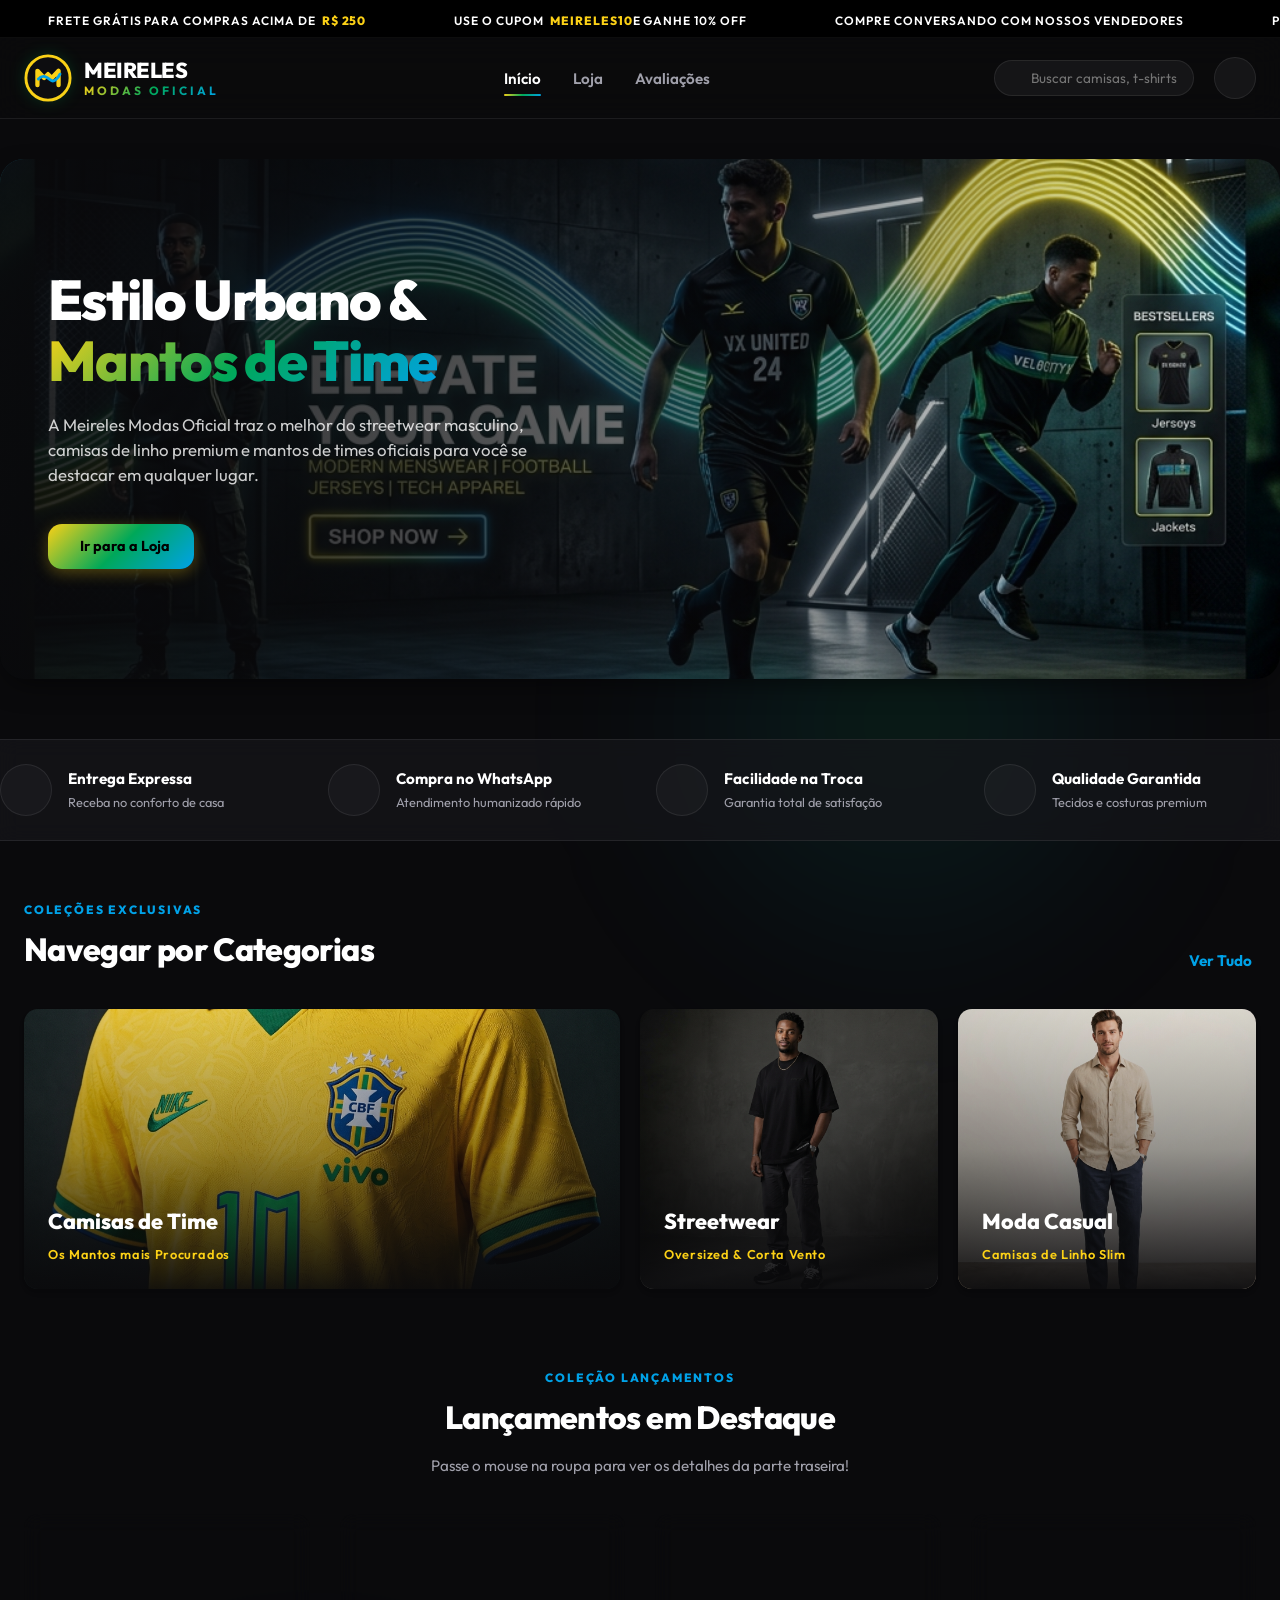
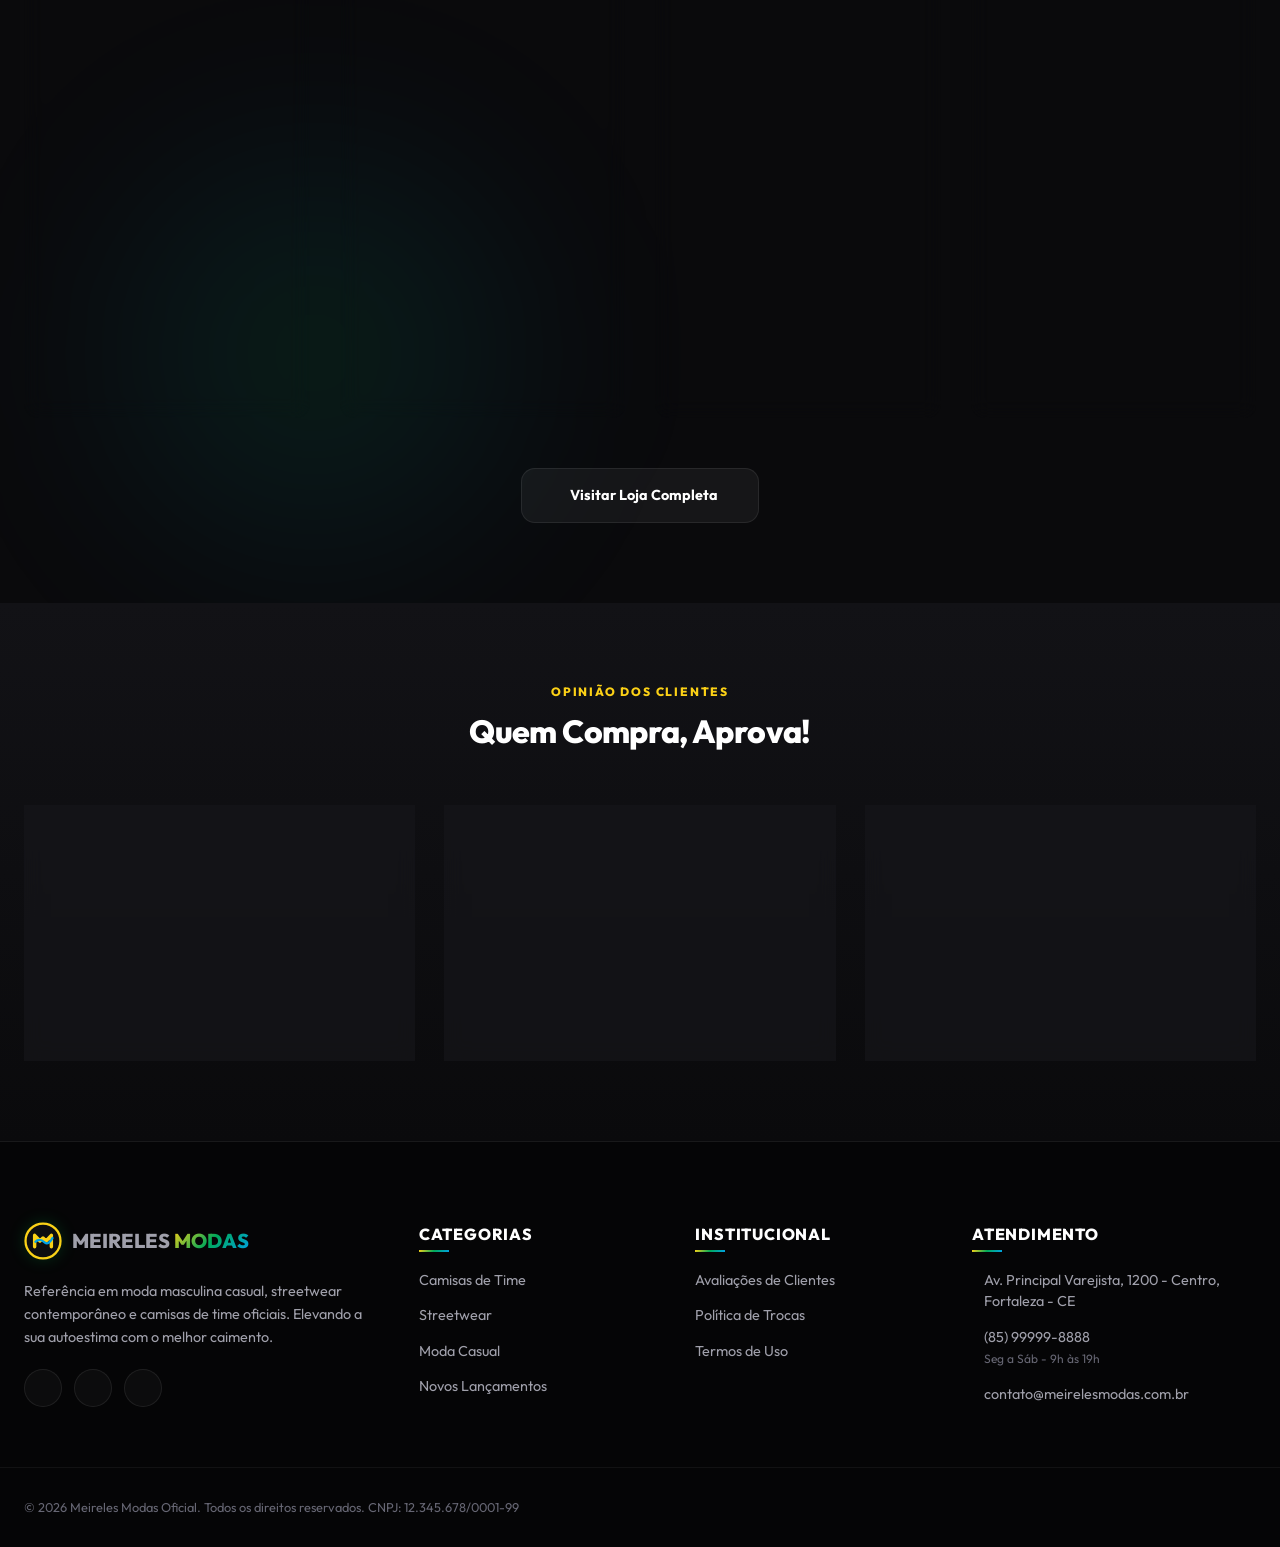
==== commit 018f74a3: "Terminei a responsividade" ====
--- a/index.html
+++ b/index.html
@@ -23,6 +23,68 @@
   <link rel="stylesheet" href="index.css?v=2.0">
 </head>
 <body>
+
+  <!-- Preloader (Tela de Carregamento) -->
+  <div id="preloader" class="preloader">
+    <div class="preloader-content">
+      <svg class="preloader-logo" viewBox="0 0 100 100" fill="none" xmlns="http://www.w3.org/2000/svg">
+        <circle cx="50" cy="50" r="46" stroke="url(#preloader-border-grad)" stroke-width="6" fill="#0D0D10" />
+        <path d="M28 65V35L42 50L50 42L58 50L72 35V65" stroke="url(#preloader-m-grad)" stroke-width="9" stroke-linecap="round" stroke-linejoin="round" />
+        <path d="M30 52C40 42 48 48 55 54C62 60 70 52 75 42" stroke="#00A2E8" stroke-width="6" stroke-linecap="round" fill="none" />
+        <defs>
+          <linearGradient id="preloader-border-grad" x1="0" y1="0" x2="100" y2="100">
+            <stop offset="0%" stop-color="#FCD116" />
+            <stop offset="50%" stop-color="#00A859" />
+            <stop offset="100%" stop-color="#00A2E8" />
+          </linearGradient>
+          <linearGradient id="preloader-m-grad" x1="0" y1="0" x2="100" y2="100">
+            <stop offset="0%" stop-color="#FCD116" />
+            <stop offset="100%" stop-color="#00A859" />
+          </linearGradient>
+        </defs>
+      </svg>
+      <div class="preloader-title">Meireles Modas</div>
+      <div class="preloader-spinner-bar">
+        <div class="preloader-progress"></div>
+      </div>
+    </div>
+  </div>
+
+  <!-- ==========================================
+       MOBILE MENU DRAWER & OVERLAY
+       ========================================== -->
+  <div class="mobile-menu-overlay" id="mobile-menu-overlay"></div>
+  <div class="mobile-menu-drawer" id="mobile-menu-drawer">
+    <div class="drawer-header">
+      <div class="logo-container">
+        <span class="brand-title" style="font-weight: 800; font-size: 1.25rem; text-transform: uppercase;">Meireles <span style="background: var(--gradient-logo); -webkit-background-clip: text; -webkit-text-fill-color: transparent;">Modas</span></span>
+      </div>
+      <button id="btn-close-menu" class="btn-close-menu" aria-label="Fechar Menu">
+        <i class="ri-close-line"></i>
+      </button>
+    </div>
+    <div class="drawer-body">
+      <!-- Busca integrada no Mobile -->
+      <div class="mobile-search-box" onclick="window.location.href='loja.html'">
+        <i class="ri-search-line search-icon"></i>
+        <input type="text" placeholder="Buscar produtos..." readonly>
+      </div>
+      <!-- Links de Navegação -->
+      <ul class="mobile-nav-links">
+        <li><a href="index.html" class="active"><i class="ri-home-5-line"></i> Início</a></li>
+        <li><a href="loja.html"><i class="ri-shopping-bag-line"></i> Loja</a></li>
+        <li><a href="#testimonials"><i class="ri-star-line"></i> Avaliações</a></li>
+      </ul>
+      <!-- Informações adicionais / Redes Sociais -->
+      <div class="mobile-menu-footer">
+        <p>Siga-nos nas redes sociais:</p>
+        <div class="social-links">
+          <a href="https://instagram.com" target="_blank" class="social-btn"><i class="ri-instagram-line"></i></a>
+          <a href="https://wa.me/5585999998888" target="_blank" class="social-btn"><i class="ri-whatsapp-line"></i></a>
+        </div>
+      </div>
+    </div>
+  </div>
 
   <!-- ==========================================
        ANNOUNCEMENT BAR & TICKER
@@ -90,13 +152,14 @@
           <input type="text" id="search-input" class="search-input" placeholder="Buscar camisas, t-shirts..." readonly aria-label="Buscar produtos">
         </div>
         
-        <button id="theme-toggle" class="nav-btn" aria-label="Alternar Tema Claro/Escuro">
-          <i class="ri-sun-line" id="theme-icon"></i>
-        </button>
-        
         <button id="cart-toggle" class="nav-btn" aria-label="Abrir Carrinho de Compras">
           <i class="ri-shopping-bag-line"></i>
           <span id="cart-badge-count" class="cart-count">0</span>
+        </button>
+
+        <!-- Botão Menu Hamburguer (Visível apenas no mobile) -->
+        <button id="mobile-menu-toggle" class="mobile-menu-toggle nav-btn" aria-label="Abrir Menu de Navegação">
+          <i class="ri-menu-line"></i>
         </button>
       </div>
     </div>
@@ -116,9 +179,6 @@
     <section class="container hero-section" id="hero">
       <div class="hero-banner" style="background-image: url('assets/images/hero_banner.png');">
         <div class="hero-content">
-          <div class="hero-tag">
-            <i class="ri-vip-crown-line"></i> Qualidade e Caimento Perfeitos
-          </div>
           <h1 class="hero-title">
             Estilo Urbano & <br>
             <span class="highlight-grad">Mantos de Time</span>
@@ -457,7 +517,7 @@
         <i class="ri-shopping-bag-3-line cart-empty-icon"></i>
         <h4 style="font-size: 1.15rem; font-weight: 700; color: var(--text-primary);">Seu carrinho está vazio</h4>
         <p style="font-size: 0.85rem; max-width: 250px;">Adicione produtos de nosso catálogo e garanta frete grátis!</p>
-        <button class="btn-secondary" onclick="closeCart()" style="margin-top: 10px; width: 100%;">Continuar Navegando</button>
+        <button class="btn-secondary" onclick="closeCart()" style="margin-top: 12px; width: auto; max-width: max-content;">Continuar Navegando</button>
       </div>
 
       <!-- Lista de Itens do Carrinho -->
@@ -490,6 +550,52 @@
     </div>
   </div>
 
+  <!-- ==========================================
+       PRODUCT DETAILS MODAL (QUICK VIEW)
+       ========================================== -->
+  <div class="modal-overlay" id="quickview-overlay" role="dialog" aria-modal="true" aria-hidden="true">
+    <div class="modal-container">
+      <button class="btn-close-modal" id="close-quickview" aria-label="Fechar Detalhes"><i class="ri-close-line"></i></button>
+      
+      <div class="modal-content-grid">
+        <!-- Lado Esquerdo: Galeria de Imagens do Modal -->
+        <div class="modal-gallery">
+          <img class="modal-main-img" id="qv-main-img" src="" alt="Imagem do Produto">
+        </div>
+        
+        <!-- Lado Direito: Informações e Compra -->
+        <div class="modal-details-side">
+          <span class="modal-product-cat" id="qv-category">Categoria</span>
+          <h2 class="modal-product-title" id="qv-title">Nome do Produto</h2>
+          <div class="modal-product-price" id="qv-price">R$ 0,00</div>
+          
+          <p class="modal-product-desc" id="qv-description">
+            Especificações do produto...
+          </p>
+          
+          <!-- Seletor de Tamanhos -->
+          <div class="modal-option-title">Selecione o Tamanho</div>
+          <div class="size-selector" id="qv-sizes">
+            <!-- Injetado dinamicamente -->
+          </div>
+          
+          <!-- Quantidade e Adicionar -->
+          <div class="modal-action-row">
+            <div class="qty-control modal-qty-box">
+              <button class="qty-btn" id="qv-qty-dec" aria-label="Diminuir quantidade"><i class="ri-subtract-line"></i></button>
+              <input type="text" class="qty-num" id="qv-qty" value="1" readonly aria-label="Quantidade">
+              <button class="qty-btn" id="qv-qty-inc" aria-label="Aumentar quantidade"><i class="ri-add-line"></i></button>
+            </div>
+            
+            <button class="btn-modal-add" id="qv-add-btn">
+              <i class="ri-shopping-cart-2-line"></i> Adicionar
+            </button>
+          </div>
+        </div>
+      </div>
+    </div>
+  </div>
+
   <!-- Banco de dados de produtos compartilhado -->
   <script src="products.js"></script>
   <!-- Arquivo Lógico Principal -->
--- a/index.css
+++ b/index.css
@@ -53,7 +53,7 @@
   --bg-input: #FFFFFF;
   --text-primary: #0F0F12;
   --text-secondary: #52525B;
-  --text-muted: #8E8E93;
+  --text-muted: #6F6F76;
   --bg-header: rgba(255, 255, 255, 0.8);
   --bg-drawer: #FFFFFF;
   --bg-modal: #FFFFFF;
@@ -90,6 +90,7 @@
   line-height: 1.5;
   overflow-x: hidden !important;
   width: 100% !important;
+  position: relative;
 }
 
 /* Custom Scrollbar */
@@ -383,6 +384,157 @@
   display: none;
 }
 
+/* Mobile Menu Drawer & Overlay */
+.mobile-menu-overlay {
+  position: fixed;
+  top: 0;
+  left: 0;
+  width: 100%;
+  height: 100%;
+  background: rgba(0, 0, 0, 0.7);
+  backdrop-filter: blur(8px);
+  -webkit-backdrop-filter: blur(8px);
+  z-index: 150;
+  opacity: 0;
+  pointer-events: none;
+  transition: var(--transition-normal);
+  visibility: hidden;
+}
+
+.mobile-menu-overlay.open {
+  opacity: 1;
+  pointer-events: auto;
+  visibility: visible;
+}
+
+.mobile-menu-drawer {
+  position: fixed;
+  top: 0;
+  left: -320px;
+  width: 320px;
+  height: 100%;
+  background: var(--bg-drawer);
+  border-right: var(--border-glow);
+  z-index: 160;
+  box-shadow: var(--shadow-lg);
+  display: flex;
+  flex-direction: column;
+  transition: left 0.4s cubic-bezier(0.16, 1, 0.3, 1), visibility 0.4s;
+  visibility: hidden;
+}
+
+.mobile-menu-drawer.open {
+  left: 0;
+  visibility: visible;
+}
+
+.mobile-menu-drawer .drawer-header {
+  padding: 20px 24px;
+  border-bottom: 1px solid rgba(255, 255, 255, 0.06);
+  display: flex;
+  justify-content: space-between;
+  align-items: center;
+}
+
+.btn-close-menu {
+  width: 36px;
+  height: 36px;
+  background: rgba(255, 255, 255, 0.05);
+  border-radius: 50%;
+  display: flex;
+  align-items: center;
+  justify-content: center;
+  color: var(--text-secondary);
+  border: var(--border-glow);
+}
+
+.btn-close-menu:hover {
+  background: rgba(255, 255, 255, 0.1);
+  color: var(--text-primary);
+}
+
+.mobile-menu-drawer .drawer-body {
+  flex-grow: 1;
+  padding: 24px;
+  display: flex;
+  flex-direction: column;
+  gap: 30px;
+}
+
+.mobile-search-box {
+  position: relative;
+  display: flex;
+  align-items: center;
+  cursor: pointer;
+}
+
+.mobile-search-box i {
+  position: absolute;
+  left: 14px;
+  color: var(--text-muted);
+  font-size: 1rem;
+}
+
+.mobile-search-box input {
+  width: 100%;
+  padding: 12px 16px 12px 42px;
+  font-size: 0.9rem;
+  background: rgba(255, 255, 255, 0.05);
+  border-radius: var(--radius-md);
+  border: var(--border-glow);
+  cursor: pointer;
+  outline: none;
+}
+
+.mobile-nav-links {
+  list-style: none;
+  display: flex;
+  flex-direction: column;
+  gap: 12px;
+}
+
+.mobile-nav-links a {
+  display: flex;
+  align-items: center;
+  gap: 12px;
+  font-size: 1.1rem;
+  font-weight: 700;
+  color: var(--text-secondary);
+  padding: 12px 16px;
+  border-radius: var(--radius-sm);
+  transition: var(--transition-fast);
+}
+
+.mobile-nav-links a i {
+  font-size: 1.25rem;
+  color: var(--text-muted);
+  transition: var(--transition-fast);
+}
+
+.mobile-nav-links a:hover,
+.mobile-nav-links a.active {
+  color: var(--text-primary);
+  background: rgba(255, 255, 255, 0.05);
+}
+
+.mobile-nav-links a.active i,
+.mobile-nav-links a:hover i {
+  color: var(--brand-blue);
+}
+
+.mobile-menu-footer {
+  margin-top: auto;
+  padding-top: 20px;
+  border-top: 1px solid rgba(255, 255, 255, 0.06);
+}
+
+.mobile-menu-footer p {
+  font-size: 0.8rem;
+  color: var(--text-muted);
+  margin-bottom: 12px;
+}
+
+
 /* ==========================================
    HERO BANNER SECTION
    ========================================== */
@@ -474,8 +626,8 @@
   background: var(--gradient-logo);
   color: #000000;
   font-weight: 700;
-  font-size: 0.95rem;
-  padding: 16px 32px;
+  font-size: 0.9rem;
+  padding: 12px 24px;
   border-radius: var(--radius-md);
   box-shadow: 0 4px 15px rgba(252, 209, 22, 0.3);
   display: inline-flex;
@@ -494,8 +646,8 @@
   color: var(--text-primary);
   border: var(--border-glow);
   font-weight: 600;
-  font-size: 0.95rem;
-  padding: 16px 32px;
+  font-size: 0.9rem;
+  padding: 12px 24px;
   border-radius: var(--radius-md);
   display: inline-flex;
   align-items: center;
@@ -1188,6 +1340,18 @@
   gap: 14px;
 }
 
+.grid-rua-numero {
+  display: grid;
+  grid-template-columns: 2.5fr 1fr;
+  gap: 16px;
+}
+
+.grid-bairro-cidade {
+  display: grid;
+  grid-template-columns: 1.2fr 1fr;
+  gap: 16px;
+}
+
 .form-group {
   display: flex;
   flex-direction: column;
@@ -1405,6 +1569,7 @@
 
 .size-selector {
   display: flex;
+  flex-wrap: wrap;
   gap: 10px;
   margin-bottom: 30px;
 }
@@ -1703,6 +1868,92 @@
   color: var(--text-secondary);
 }
 
+/* Preloader Screen */
+.preloader {
+  position: fixed;
+  top: 0;
+  left: 0;
+  width: 100%;
+  height: 100%;
+  background-color: #0A0A0C;
+  z-index: 99999;
+  display: flex;
+  align-items: center;
+  justify-content: center;
+  transition: opacity 0.6s ease, visibility 0.6s ease;
+  opacity: 1;
+  visibility: visible;
+}
+
+.preloader.fade-out {
+  opacity: 0;
+  visibility: hidden;
+  pointer-events: none;
+}
+
+.preloader-content {
+  display: flex;
+  flex-direction: column;
+  align-items: center;
+  gap: 20px;
+  text-align: center;
+}
+
+.preloader-logo {
+  width: 80px;
+  height: 80px;
+  animation: pulse-logo 1.5s ease-in-out infinite;
+  filter: drop-shadow(0 0 15px rgba(0, 162, 232, 0.25));
+}
+
+.preloader-title {
+  font-family: 'Outfit', sans-serif;
+  font-size: 1.5rem;
+  font-weight: 800;
+  text-transform: uppercase;
+  letter-spacing: 0.1em;
+  background: var(--gradient-logo);
+  -webkit-background-clip: text;
+  -webkit-text-fill-color: transparent;
+  animation: fade-pulse 1.5s ease-in-out infinite;
+}
+
+.preloader-spinner-bar {
+  width: 120px;
+  height: 3px;
+  background: rgba(255, 255, 255, 0.05);
+  border-radius: var(--radius-full);
+  overflow: hidden;
+  position: relative;
+}
+
+.preloader-progress {
+  position: absolute;
+  top: 0;
+  left: 0;
+  height: 100%;
+  width: 50%;
+  background: var(--gradient-logo);
+  border-radius: var(--radius-full);
+  animation: preloader-loading 1.2s cubic-bezier(0.4, 0, 0.2, 1) infinite;
+}
+
+@keyframes pulse-logo {
+  0%, 100% { transform: scale(1); filter: drop-shadow(0 0 15px rgba(0, 162, 232, 0.25)); }
+  50% { transform: scale(1.08); filter: drop-shadow(0 0 25px rgba(0, 162, 232, 0.5)); }
+}
+
+@keyframes fade-pulse {
+  0%, 100% { opacity: 0.8; }
+  50% { opacity: 1; }
+}
+
+@keyframes preloader-loading {
+  0% { left: -50%; width: 30%; }
+  50% { width: 40%; }
+  100% { left: 110%; width: 20%; }
+}
+
 /* ==========================================
    RESPONSIVE DESIGN ADAPTATIONS
    ========================================== */
@@ -1723,8 +1974,39 @@
 }
 
 @media (max-width: 768px) {
+  .container {
+    padding: 0 16px !important;
+  }
+  main.container {
+    padding-top: 70px !important;
+  }
   .navbar {
-    height: 70px;
+    height: 64px !important;
+  }
+  .mobile-menu-toggle {
+    display: flex !important;
+  }
+  .logo-icon {
+    width: 38px !important;
+    height: 38px !important;
+  }
+  .logo-text {
+    font-size: 1.15rem !important;
+    gap: 0 !important;
+  }
+  .logo-text span.brand-accent {
+    font-size: 0.65rem !important;
+    letter-spacing: 0.15em !important;
+  }
+  .nav-actions {
+    gap: 12px !important;
+  }
+  .nav-btn {
+    width: 36px !important;
+    height: 36px !important;
+  }
+  .glow-bg {
+    display: none !important;
   }
   .nav-links {
     display: none; /* In a real setting, toggle active mobile drawer */
@@ -1762,12 +2044,13 @@
   }
   .hero-buttons {
     justify-content: center !important;
+    align-items: center !important;
     width: 100% !important;
   }
   .hero-buttons .btn-primary {
-    padding: 10px 24px !important;
-    font-size: 0.85rem !important;
-    max-width: 220px !important;
+    padding: 10px 20px !important;
+    font-size: 0.82rem !important;
+    max-width: 180px !important;
     width: auto !important;
   }
   .benefits-bar {
@@ -1794,9 +2077,20 @@
     flex-shrink: 0 !important;
     width: 250px !important;
   }
+  .filter-tabs {
+    display: grid !important;
+    grid-template-columns: repeat(2, 1fr) !important;
+    gap: 8px !important;
+    width: 100% !important;
+    overflow-x: visible !important;
+    padding-bottom: 0 !important;
+  }
   .filter-btn {
-    padding: 8px 18px !important;
-    font-size: 0.8rem !important;
+    padding: 10px 12px !important;
+    font-size: 0.85rem !important;
+    width: 100% !important;
+    text-align: center !important;
+    box-sizing: border-box !important;
   }
 }
 
@@ -1813,14 +2107,7 @@
   .hero-desc {
     font-size: 0.95rem;
   }
-  .hero-buttons {
-    flex-direction: column;
-    gap: 10px;
-  }
-  .hero-buttons button {
-    width: 100%;
-    justify-content: center;
-  }
+
   .products-grid {
     grid-template-columns: repeat(2, 1fr) !important;
     gap: 16px !important;
@@ -1834,22 +2121,27 @@
     font-size: 0.6rem !important;
     padding: 2px 6px !important;
   }
-  .product-info {
+  .product-details {
     padding: 12px !important;
   }
   .product-title {
-    font-size: 0.8rem !important;
+    font-size: 0.85rem !important;
     margin-bottom: 4px !important;
   }
-  .product-price {
+  .price-current {
     font-size: 0.95rem !important;
   }
-  .product-old-price {
+  .price-old {
     font-size: 0.75rem !important;
   }
   .btn-add-fast {
-    padding: 6px 10px !important;
-    font-size: 0.7rem !important;
+    width: 32px !important;
+    height: 32px !important;
+    font-size: 0.85rem !important;
+    display: flex !important;
+    align-items: center !important;
+    justify-content: center !important;
+    padding: 0 !important;
   }
   .btn-quick-view {
     display: none !important;
@@ -2328,6 +2620,13 @@
   box-shadow: var(--shadow-sm);
 }
 
+.pix-qr-mock img {
+  width: 100%;
+  height: 100%;
+  object-fit: contain;
+  display: block;
+}
+
 .pix-key-box {
   display: flex;
   width: 100%;
@@ -2578,4 +2877,368 @@
   .cart-empty-msg p {
     font-size: 0.8rem !important;
   }
-}+}
+
+/* ==========================================
+   MULTI-STEP CHECKOUT STYLES
+   ========================================== */
+.checkout-steps-container {
+  max-width: 800px;
+  margin: 0 auto 80px auto;
+  padding: 0 16px;
+  display: flex;
+  flex-direction: column;
+}
+
+/* Delivery and Address Form Styles */
+.delivery-form {
+  display: flex;
+  flex-direction: column;
+  gap: 20px;
+  margin-top: 10px;
+}
+
+.form-group {
+  display: flex;
+  flex-direction: column;
+  gap: 8px;
+}
+
+.form-label {
+  font-size: 0.8rem;
+  font-weight: 700;
+  text-transform: uppercase;
+  color: var(--text-secondary);
+  letter-spacing: 0.05em;
+}
+
+.delivery-form input,
+.delivery-form textarea {
+  width: 100% !important;
+  box-sizing: border-box;
+  background: var(--bg-input);
+  border: var(--border-glow);
+  color: var(--text-primary);
+  border-radius: var(--radius-sm);
+  padding: 14px 16px;
+  font-size: 0.95rem;
+  transition: var(--transition-fast);
+  outline: none;
+}
+
+.delivery-form input:focus,
+.delivery-form textarea:focus {
+  border-color: var(--brand-blue) !important;
+  box-shadow: 0 0 10px rgba(0, 162, 232, 0.2);
+}
+
+.grid-rua-numero {
+  display: grid;
+  grid-template-columns: 3.5fr 1fr;
+  gap: 16px;
+}
+
+.grid-bairro-cidade {
+  display: grid;
+  grid-template-columns: 1fr 1fr;
+  gap: 16px;
+}
+
+@media (max-width: 576px) {
+  .grid-rua-numero, .grid-bairro-cidade {
+    grid-template-columns: 1fr !important;
+    gap: 12px !important;
+  }
+}
+
+/* Progress Indicator Bar */
+.step-progress-bar {
+  display: flex;
+  justify-content: space-between;
+  align-items: center;
+  position: relative;
+  margin-bottom: 48px;
+  padding: 0 32px;
+}
+
+.step-progress-bar::before {
+  content: '';
+  position: absolute;
+  top: 24px;
+  left: 0;
+  right: 0;
+  height: 4px;
+  background: rgba(255, 255, 255, 0.05);
+  border-radius: var(--radius-full);
+  z-index: 1;
+}
+
+.step-progress-line {
+  position: absolute;
+  top: 24px;
+  left: 0;
+  height: 4px;
+  background: var(--gradient-logo);
+  border-radius: var(--radius-full);
+  z-index: 2;
+  width: 0%;
+  transition: width 0.4s cubic-bezier(0.4, 0, 0.2, 1);
+}
+
+.step-node {
+  position: relative;
+  z-index: 3;
+  display: flex;
+  flex-direction: column;
+  align-items: center;
+  gap: 10px;
+  cursor: pointer;
+}
+
+.step-number {
+  width: 48px;
+  height: 48px;
+  border-radius: 50%;
+  background: #1C1C22;
+  border: 2px solid rgba(255, 255, 255, 0.08);
+  display: flex;
+  align-items: center;
+  justify-content: center;
+  font-weight: 800;
+  font-size: 1.1rem;
+  color: var(--text-secondary);
+  transition: var(--transition-normal);
+}
+
+.step-title {
+  font-size: 0.85rem;
+  font-weight: 700;
+  text-transform: uppercase;
+  letter-spacing: 0.05em;
+  color: var(--text-secondary);
+  transition: var(--transition-normal);
+}
+
+/* Active Step Node Styles */
+.step-node.active .step-number {
+  background: var(--bg-dark);
+  border-color: var(--brand-blue);
+  color: var(--brand-blue);
+  box-shadow: var(--shadow-neon-blue);
+  transform: scale(1.1);
+}
+
+.step-node.active .step-title {
+  color: var(--brand-blue);
+}
+
+/* Completed Step Node Styles */
+.step-node.completed .step-number {
+  background: var(--brand-green);
+  border-color: var(--brand-green);
+  color: #000000;
+  box-shadow: 0 0 15px rgba(0, 168, 89, 0.25);
+}
+
+.step-node.completed .step-title {
+  color: var(--brand-green);
+}
+
+/* Panels */
+.step-panel {
+  display: none;
+  animation: step-fade-in 0.4s cubic-bezier(0.4, 0, 0.2, 1) forwards;
+}
+
+.step-panel.active {
+  display: block;
+}
+
+@keyframes step-fade-in {
+  from { opacity: 0; transform: translateY(10px); }
+  to { opacity: 1; transform: translateY(0); }
+}
+
+/* Navigation Buttons Row */
+.btn-navigation-row {
+  display: flex;
+  justify-content: space-between;
+  align-items: center;
+  margin-top: 40px;
+  gap: 16px;
+}
+
+.btn-navigation-row .btn-next {
+  flex-grow: 1;
+  background: var(--gradient-logo);
+  color: #000000;
+  font-weight: 800;
+  font-size: 1rem;
+  padding: 16px 24px;
+  border-radius: var(--radius-md);
+  display: flex;
+  align-items: center;
+  justify-content: center;
+  gap: 10px;
+  box-shadow: 0 4px 15px rgba(252, 209, 22, 0.3);
+}
+
+.btn-navigation-row .btn-next:hover {
+  color: #FFFFFF;
+  box-shadow: 0 6px 20px rgba(0, 162, 232, 0.4);
+}
+
+.btn-navigation-row .btn-prev {
+  background: rgba(255, 255, 255, 0.05);
+  color: var(--text-primary);
+  border: var(--border-glow);
+  font-weight: 700;
+  font-size: 1rem;
+  padding: 16px 24px;
+  border-radius: var(--radius-md);
+  display: flex;
+  align-items: center;
+  justify-content: center;
+  gap: 10px;
+}
+
+.btn-navigation-row .btn-prev:hover {
+  background: rgba(255, 255, 255, 0.1);
+}
+
+/* Coupon Input UI */
+.coupon-box {
+  display: flex;
+  gap: 12px;
+  margin-bottom: 20px;
+  width: 100%;
+}
+
+.coupon-input {
+  flex-grow: 1;
+  text-transform: uppercase;
+  font-weight: 700;
+  letter-spacing: 0.05em;
+}
+
+.btn-apply-coupon {
+  background: rgba(255, 255, 255, 0.05);
+  color: var(--text-primary);
+  border: var(--border-glow);
+  font-weight: 700;
+  padding: 12px 20px;
+  border-radius: var(--radius-sm);
+  cursor: pointer;
+}
+
+.btn-apply-coupon:hover {
+  background: var(--brand-blue);
+  color: #FFFFFF;
+  border-color: var(--brand-blue);
+}
+
+.coupon-message {
+  font-size: 0.85rem;
+  font-weight: 600;
+  margin-top: -12px;
+  margin-bottom: 20px;
+  display: none;
+}
+
+.coupon-message.success {
+  display: block;
+  color: var(--brand-green);
+}
+
+.coupon-message.error {
+  display: block;
+  color: #ff4a4a;
+}
+
+.discount-row {
+  color: var(--brand-green) !important;
+  font-weight: 700 !important;
+}
+
+/* Steps Layout and Table customization */
+.summary-table-container {
+  overflow-x: auto;
+  margin-bottom: 30px;
+  border: var(--border-glow);
+  border-radius: var(--radius-md);
+  background: rgba(255, 255, 255, 0.01);
+}
+
+.summary-table {
+  width: 100%;
+  border-collapse: collapse;
+  text-align: left;
+  font-size: 0.95rem;
+}
+
+.summary-table th, .summary-table td {
+  padding: 16px 20px;
+  border-bottom: 1px solid rgba(255, 255, 255, 0.04);
+}
+
+.summary-table th {
+  background: rgba(255, 255, 255, 0.02);
+  font-weight: 700;
+  color: var(--text-secondary);
+}
+
+.summary-table tr:last-child td {
+  border-bottom: none;
+}
+
+.summary-item-img {
+  width: 50px;
+  height: 60px;
+  border-radius: var(--radius-sm);
+  object-fit: cover;
+  background: #1C1C22;
+}
+
+@media (max-width: 576px) {
+  .step-progress-bar {
+    padding: 0 8px;
+    margin-bottom: 32px;
+  }
+  
+  .step-number {
+    width: 38px;
+    height: 38px;
+    font-size: 0.95rem;
+  }
+  
+  .step-title {
+    font-size: 0.7rem;
+  }
+  
+  .step-progress-bar::before, .step-progress-line {
+    top: 19px;
+  }
+  
+  .summary-table th, .summary-table td {
+    padding: 12px 10px;
+    font-size: 0.85rem;
+  }
+}
+
+@media (min-width: 576px) {
+  #step-panel-3 .checkout-box {
+    max-width: 818px;
+    width: calc(100% + 18px);
+    margin-left: -4px;
+  }
+}
+
+@media (max-width: 576px) {
+  .checkout-box {
+    padding: 24px 16px;
+  }
+  #step-panel-3 .checkout-box {
+    width: calc(100% + 8px);
+    margin-left: -4px;
+  }
+}
